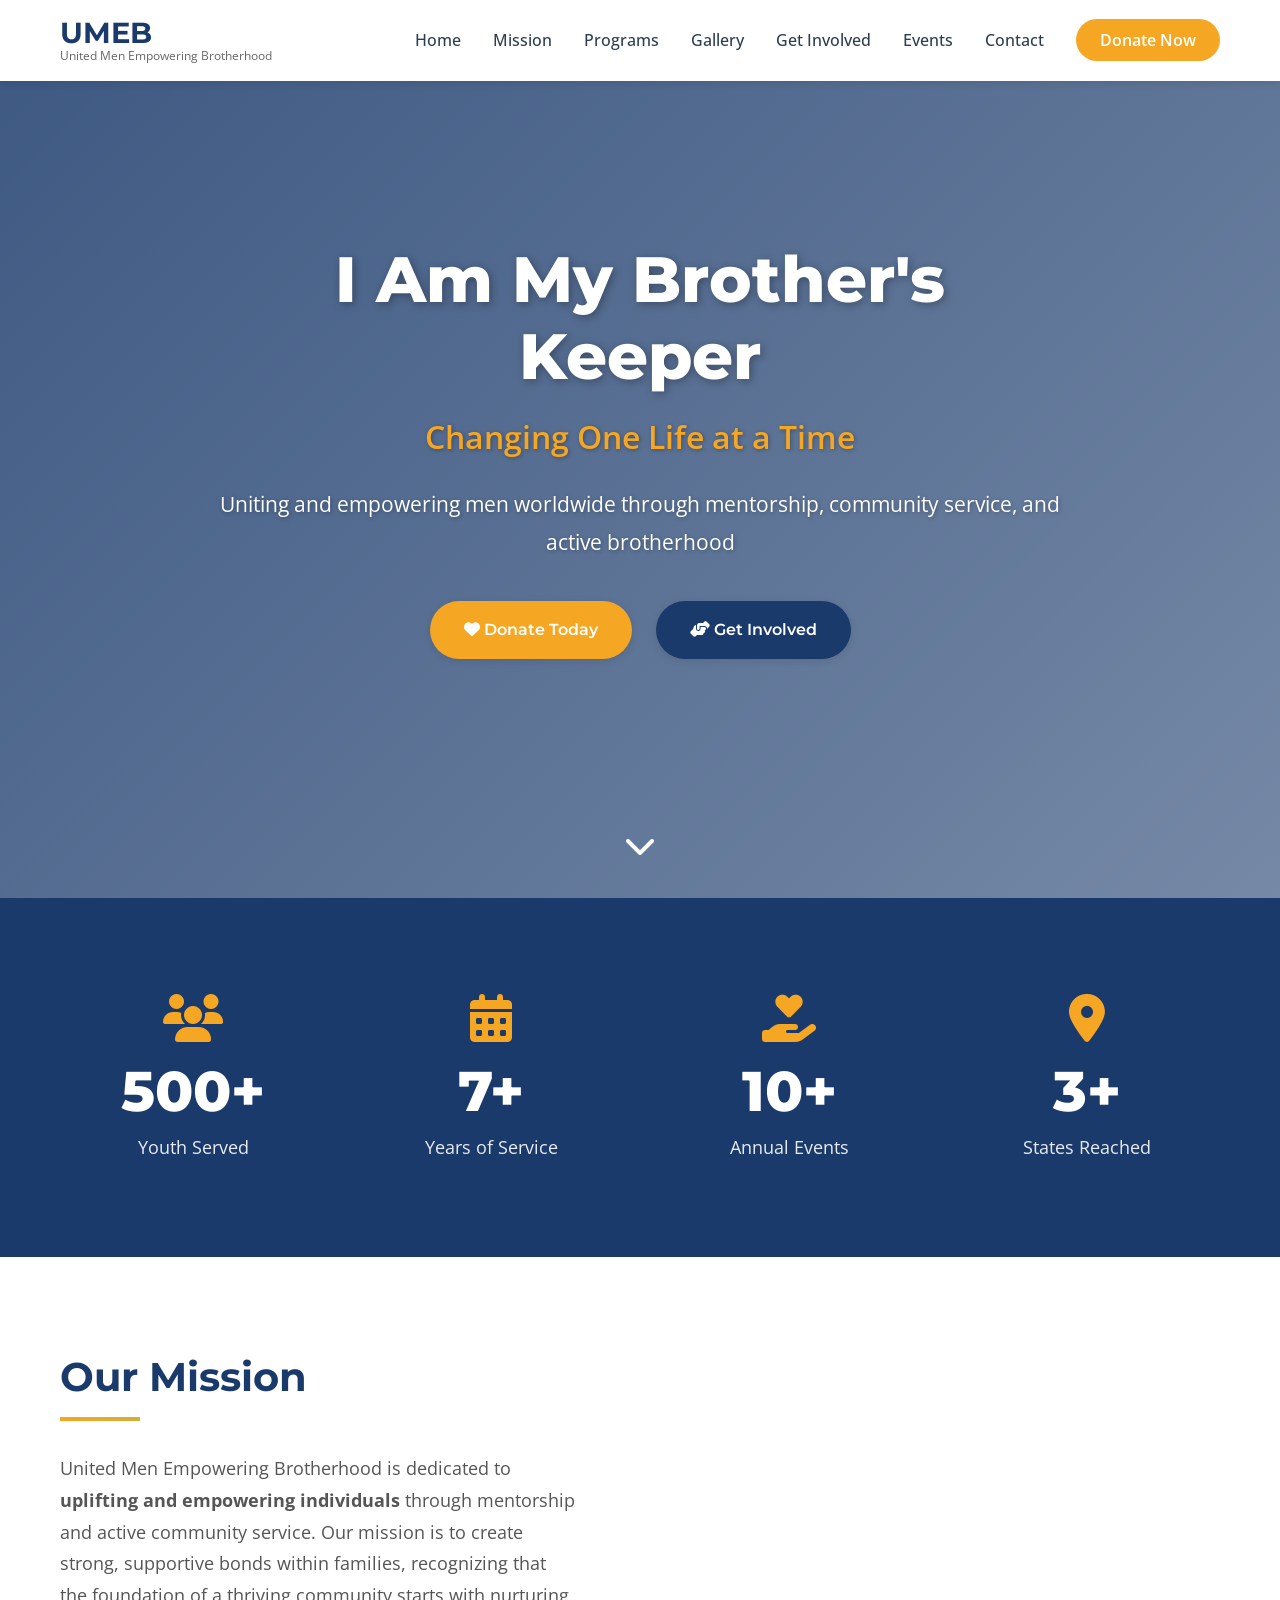
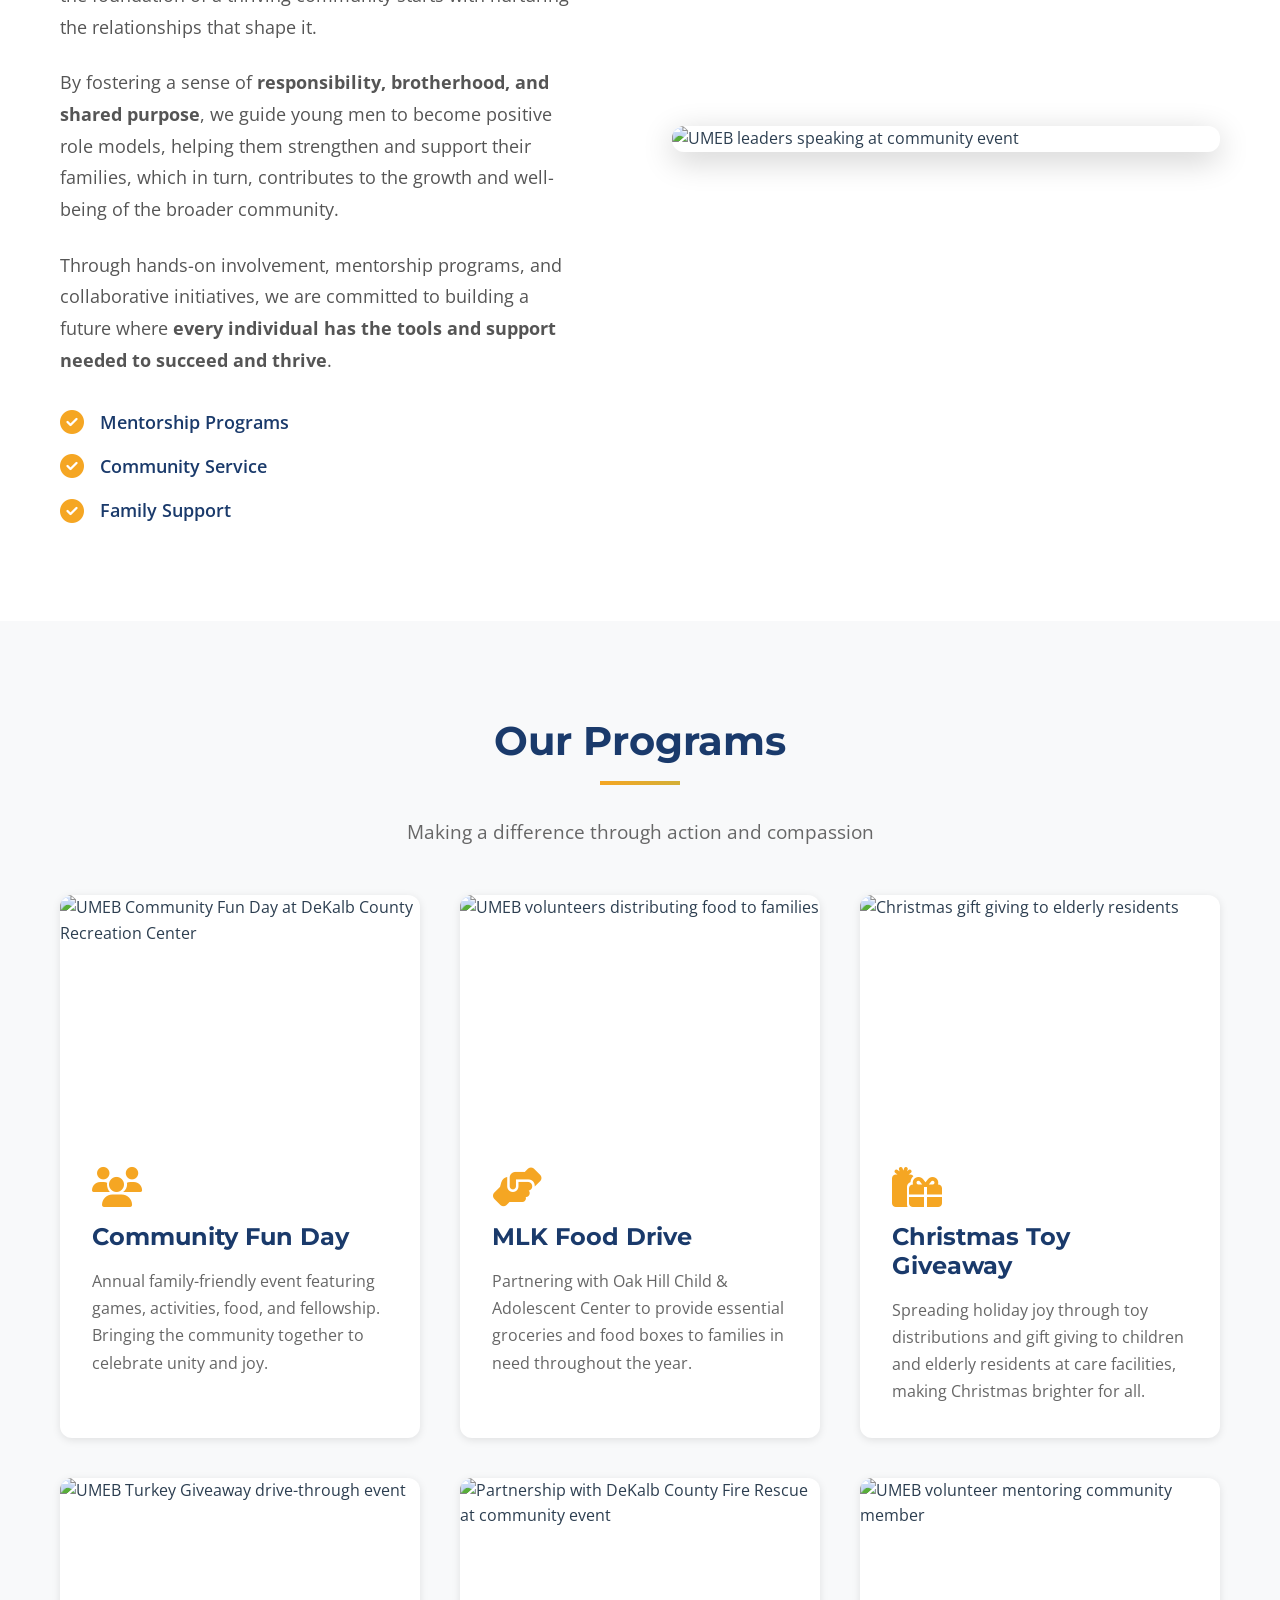
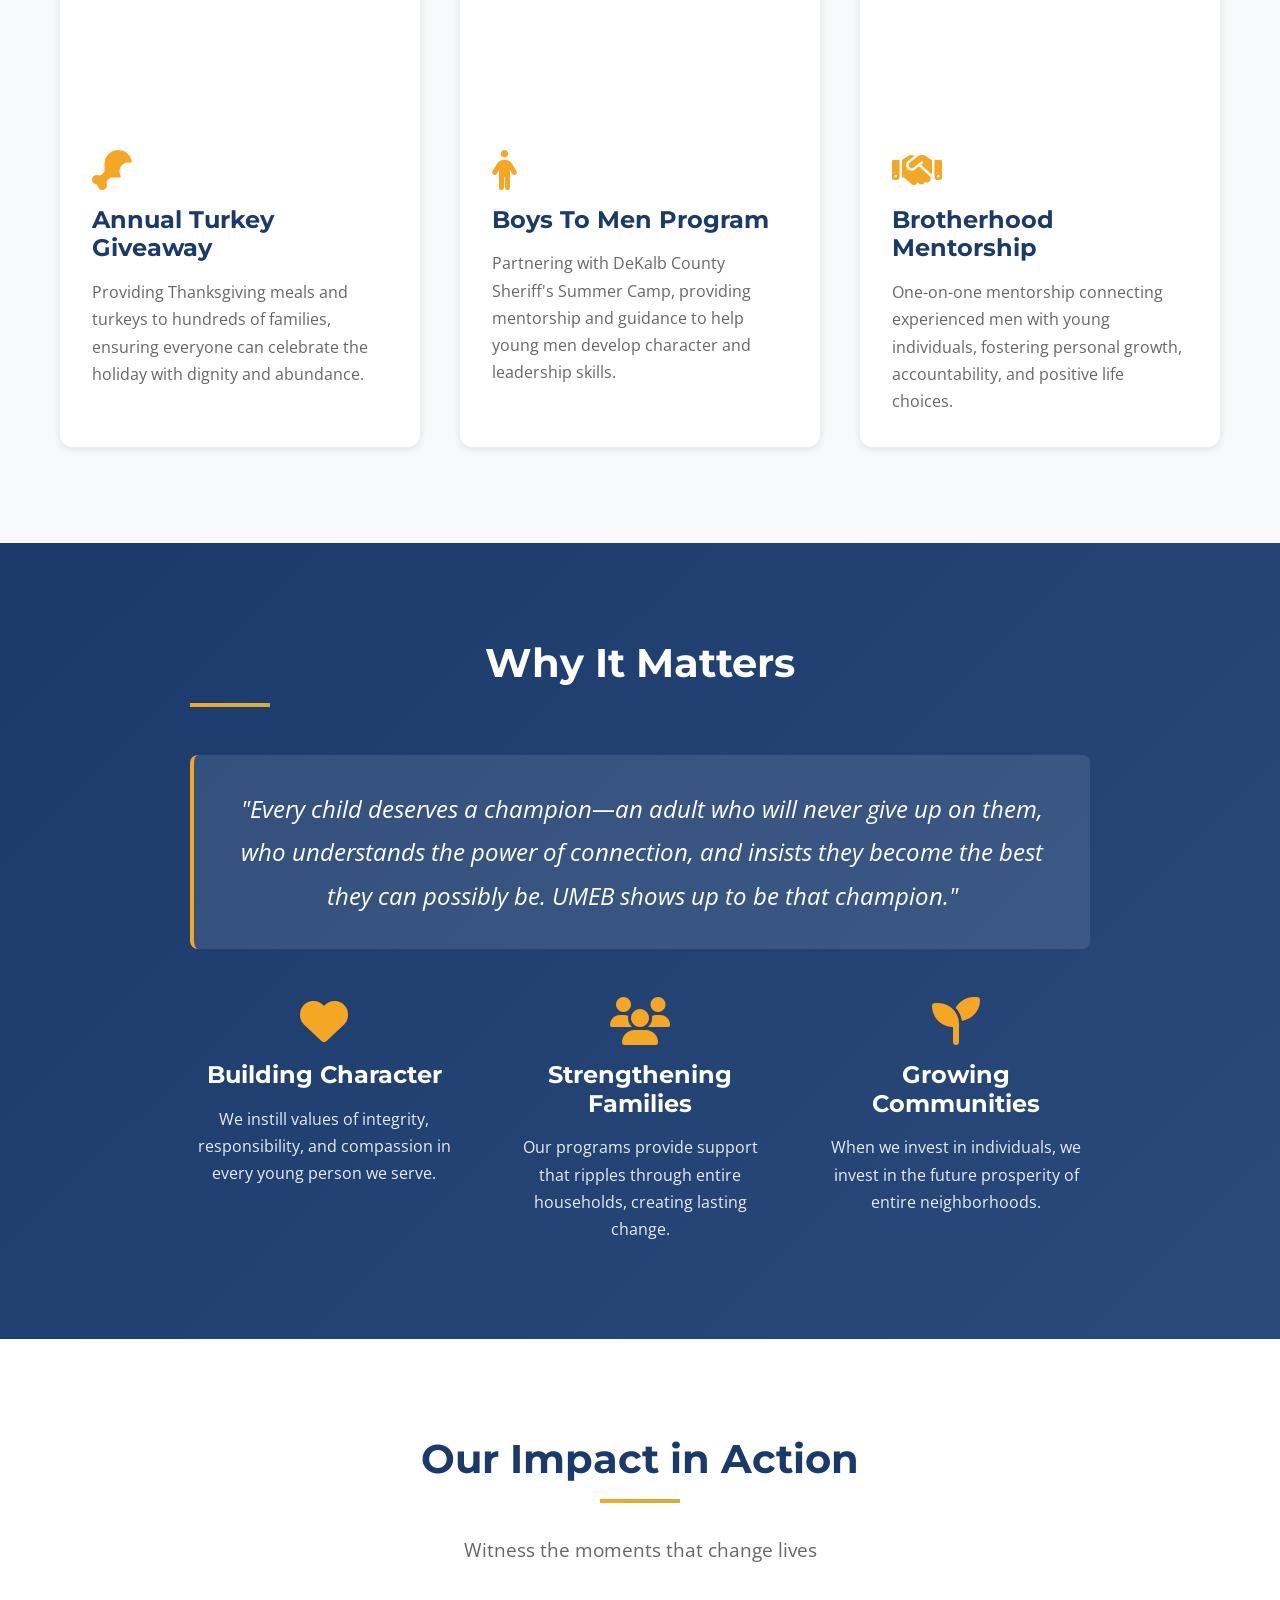
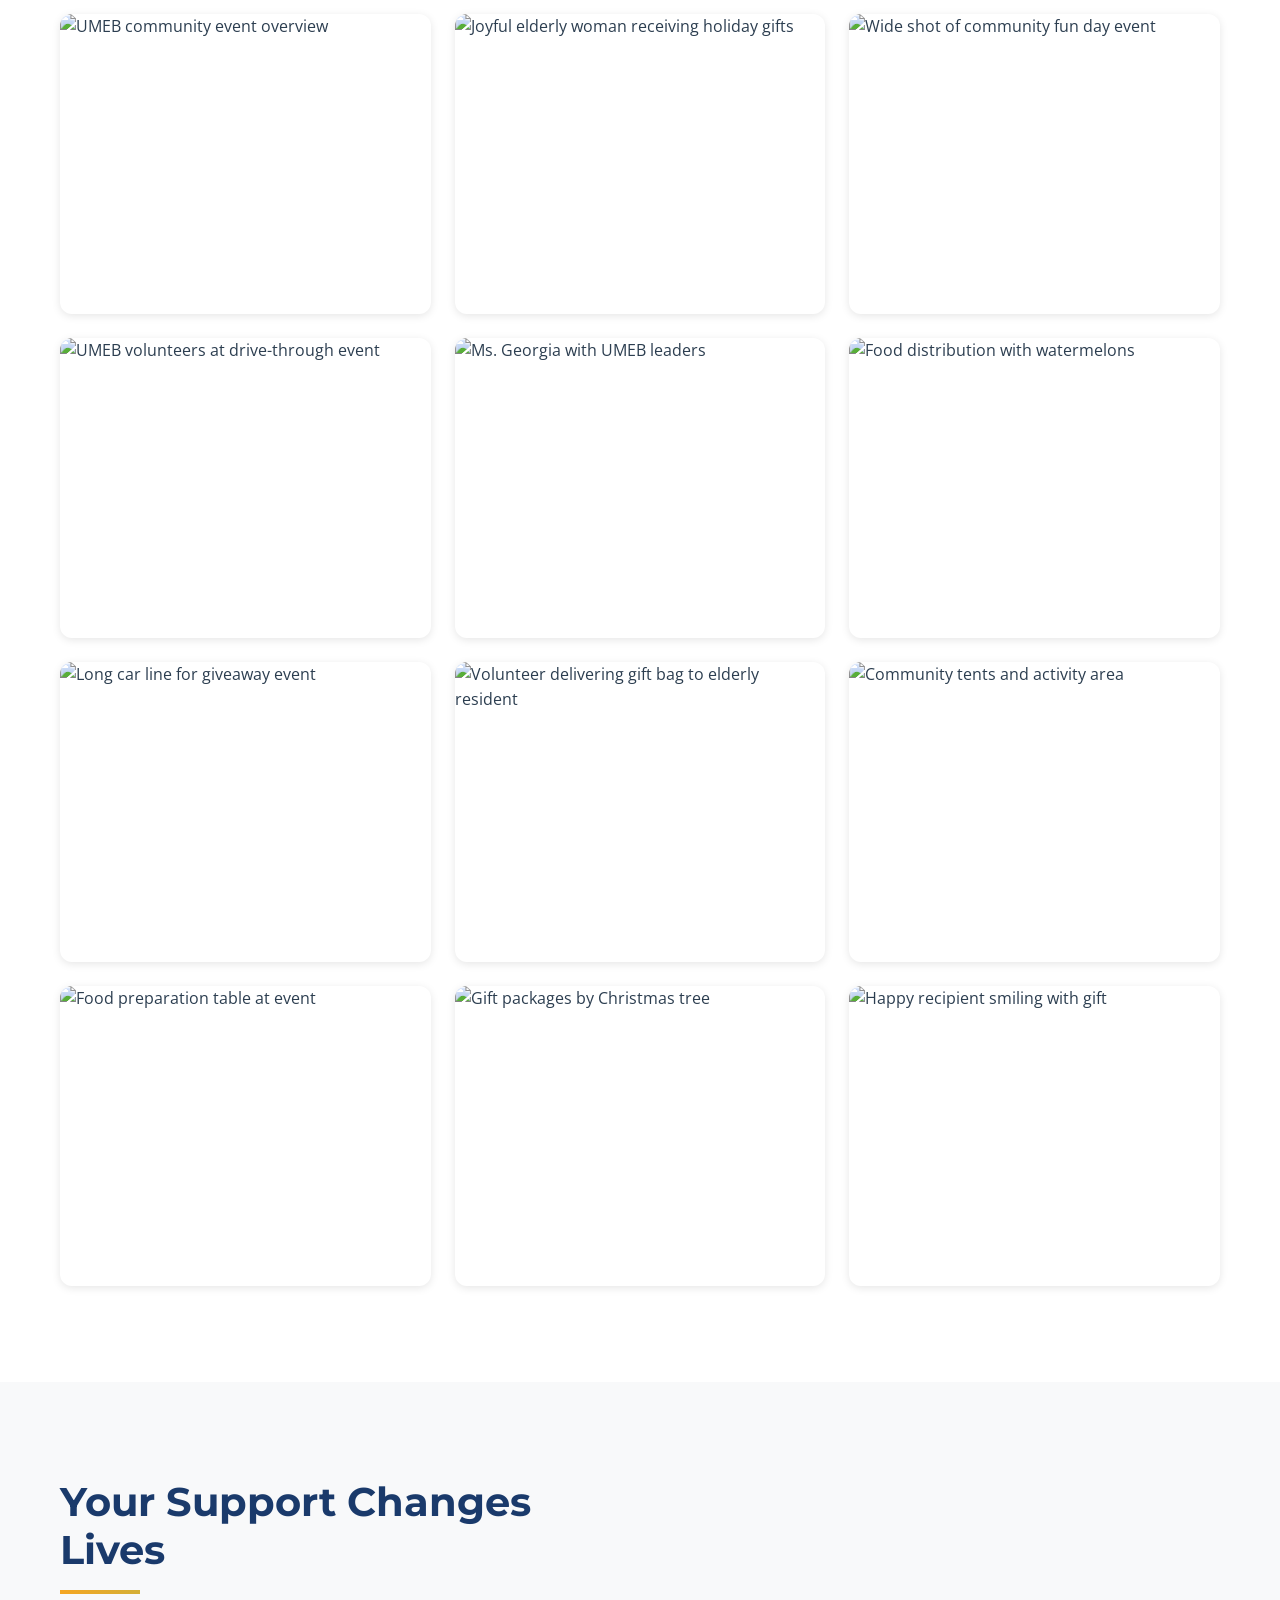
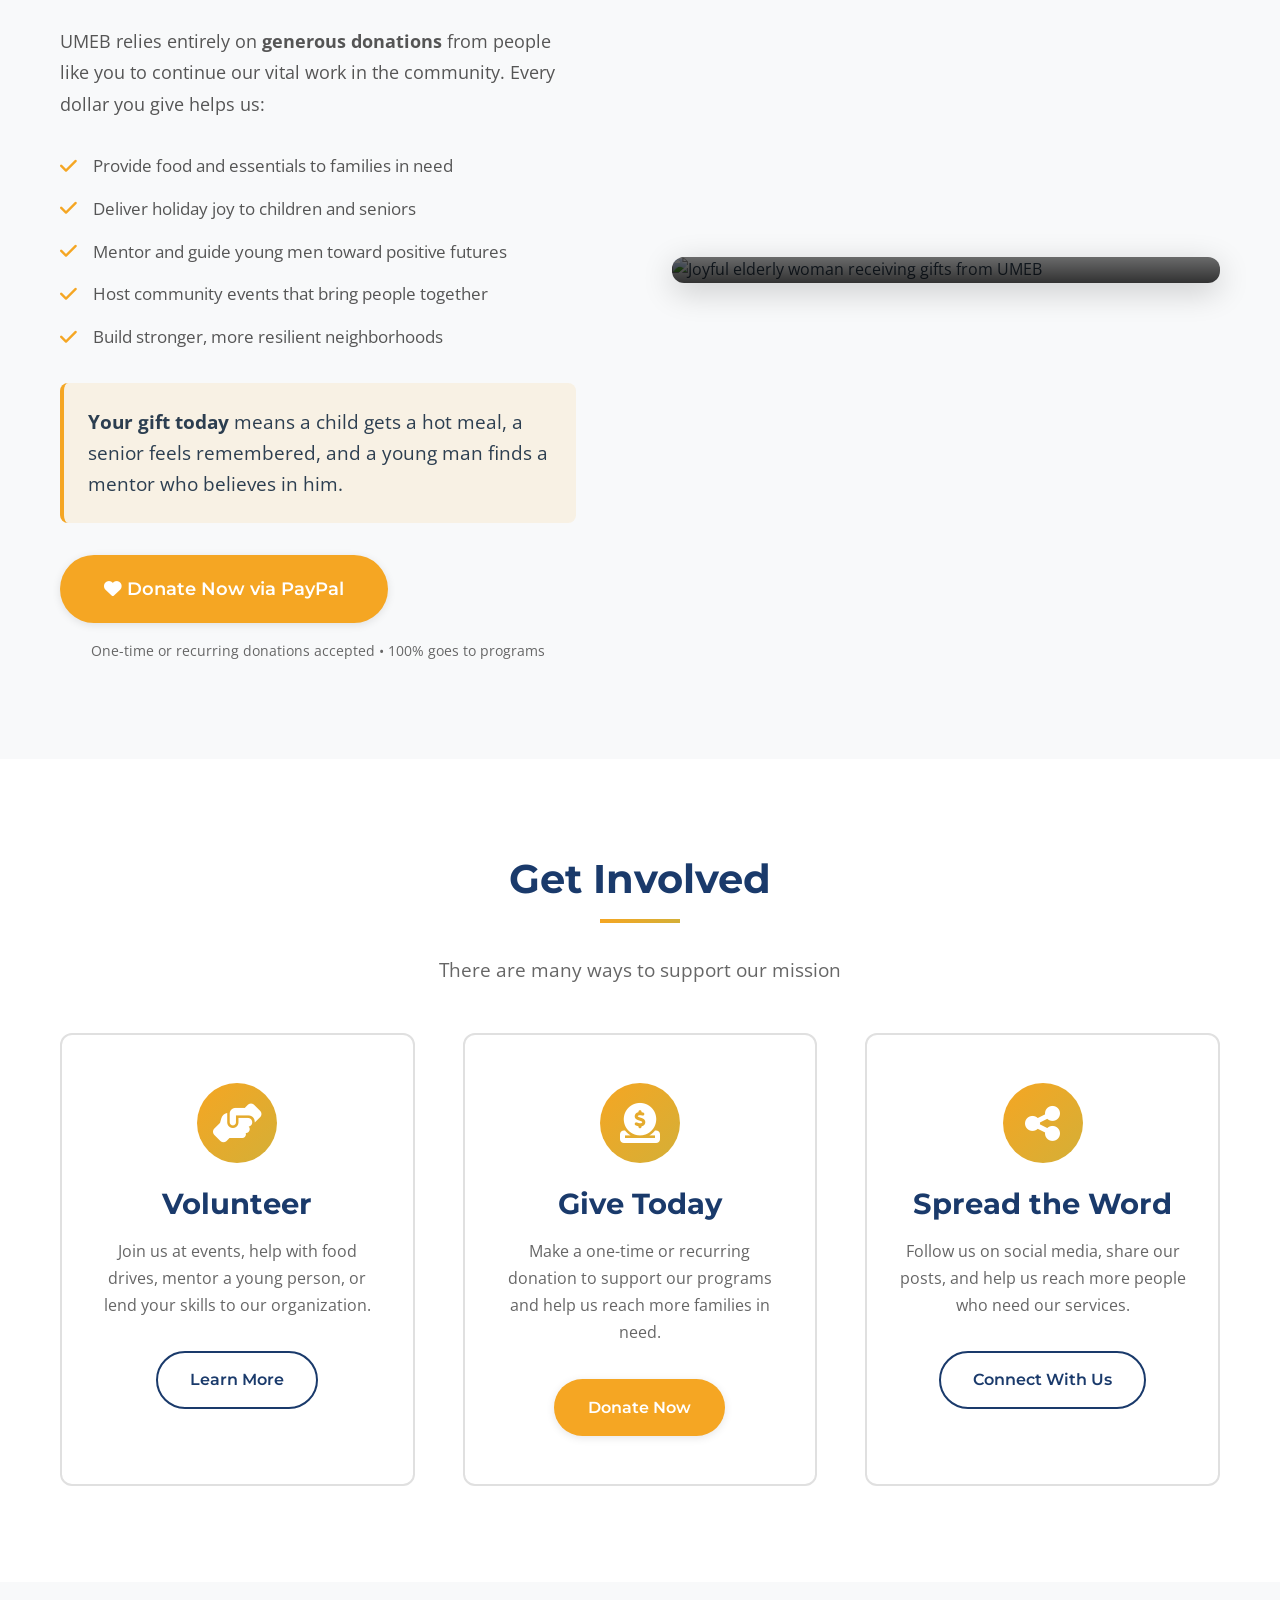
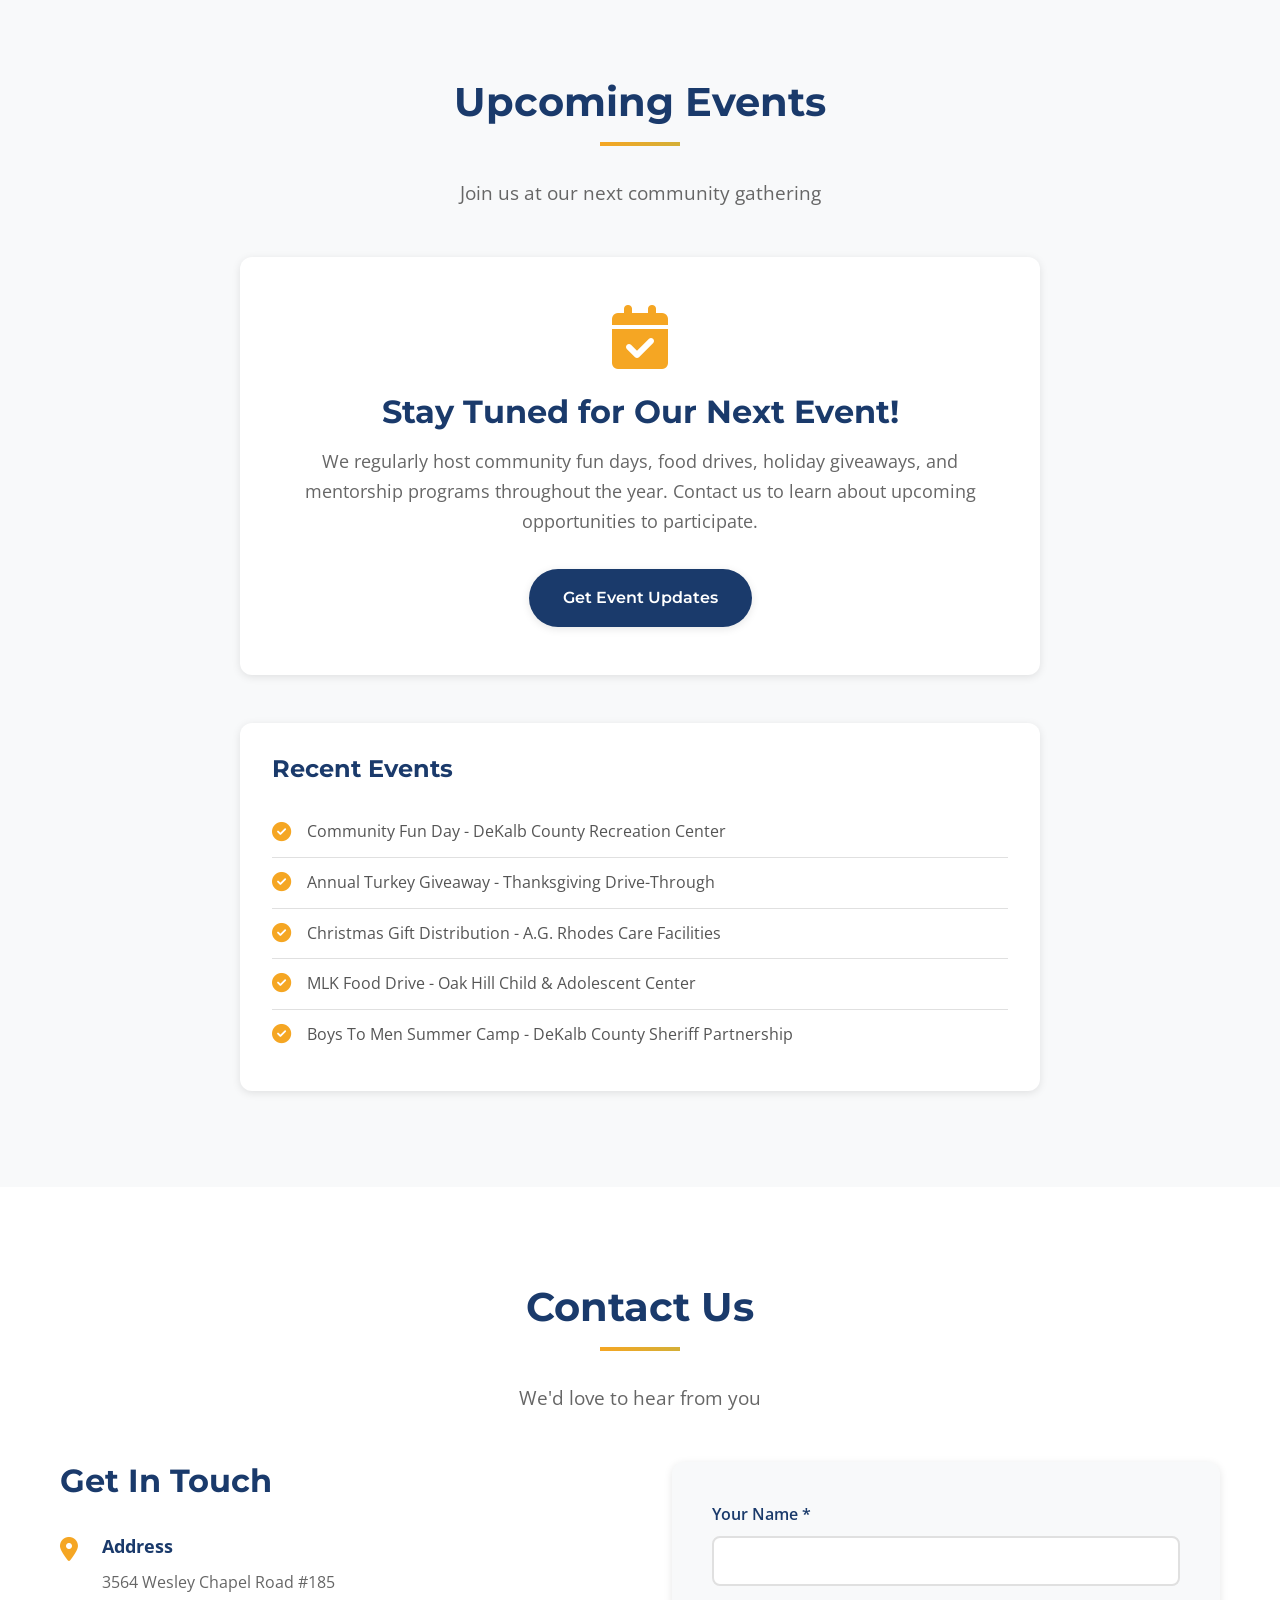
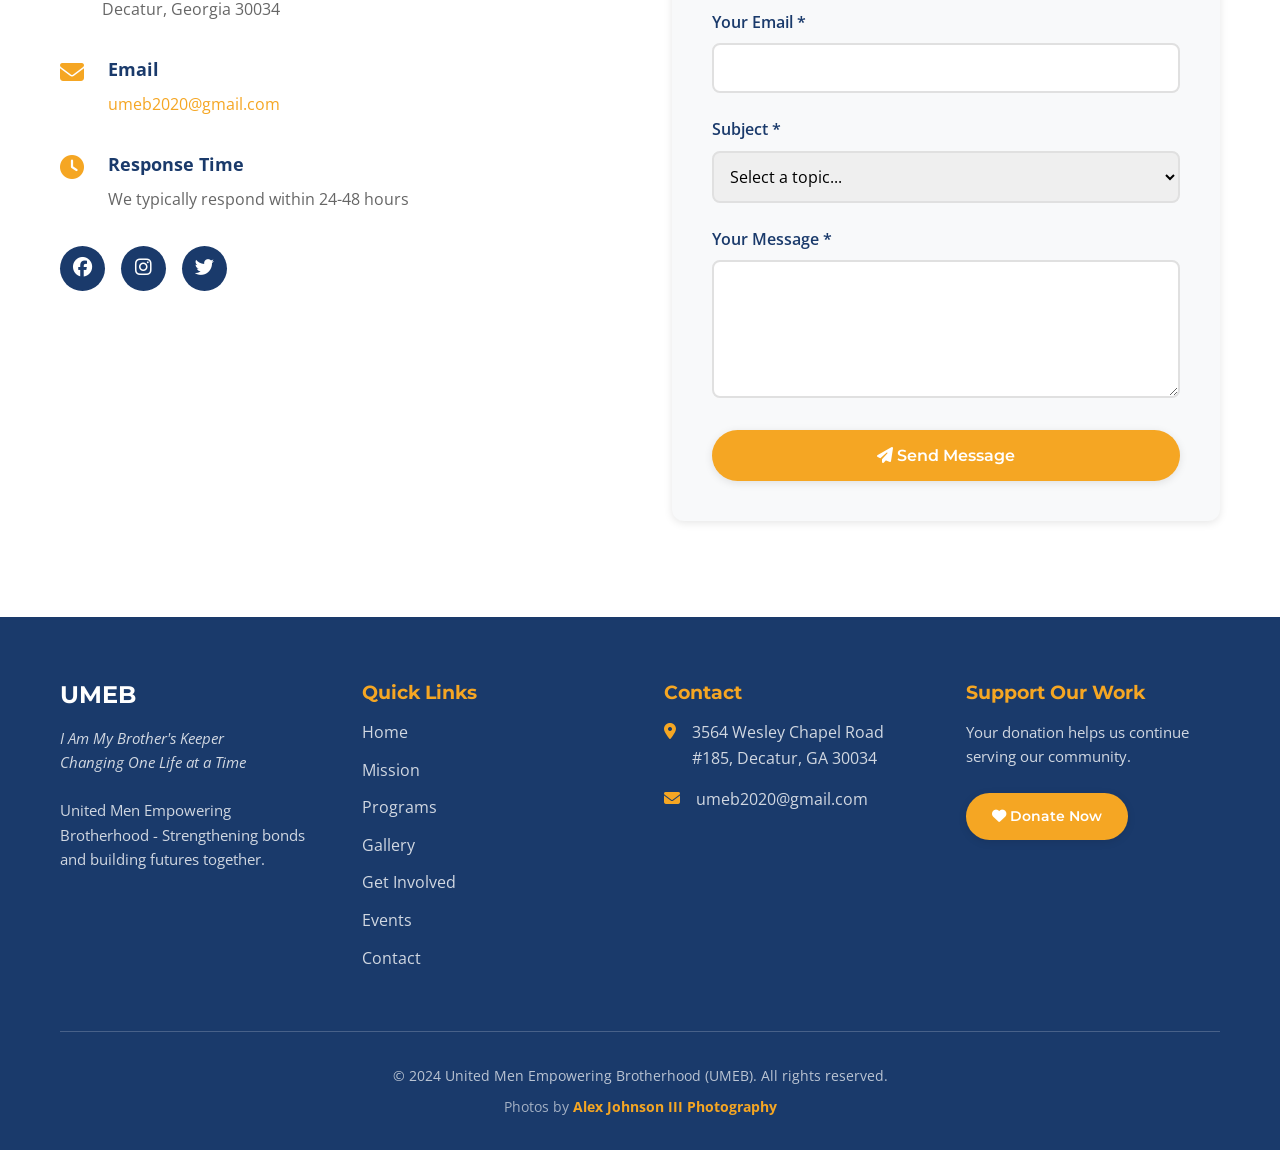
==== index.html @ f587539b "Initial commit" ====
<!DOCTYPE html>
<html lang="en">
<head>
    <meta charset="UTF-8">
    <meta name="viewport" content="width=device-width, initial-scale=1.0">
    <meta name="description" content="UMEB - United Men Empowering Brotherhood. Changing one life at a time through mentorship, community service, and empowering young men & families in Atlanta, GA.">
    <title>UMEB - United Men Empowering Brotherhood | I Am My Brother's Keeper</title>
    <link rel="preconnect" href="https://fonts.googleapis.com">
    <link rel="preconnect" href="https://fonts.gstatic.com" crossorigin>
    <link href="https://fonts.googleapis.com/css2?family=Montserrat:wght@400;500;600;700;800&family=Open+Sans:wght@300;400;600&display=swap" rel="stylesheet">
    <link rel="stylesheet" href="https://cdn.jsdelivr.net/npm/@fortawesome/fontawesome-free@6.4.0/css/all.min.css">
    <link rel="stylesheet" href="css/style.css">
</head>
<body>
    <!-- Navigation -->
    <nav class="navbar" id="navbar">
        <div class="container nav-container">
            <div class="nav-brand">
                <h1>UMEB</h1>
                <span>United Men Empowering Brotherhood</span>
            </div>
            <button class="nav-toggle" id="navToggle" aria-label="Toggle navigation">
                <span></span>
                <span></span>
                <span></span>
            </button>
            <ul class="nav-menu" id="navMenu">
                <li><a href="#home" class="nav-link">Home</a></li>
                <li><a href="#mission" class="nav-link">Mission</a></li>
                <li><a href="#programs" class="nav-link">Programs</a></li>
                <li><a href="#gallery" class="nav-link">Gallery</a></li>
                <li><a href="#get-involved" class="nav-link">Get Involved</a></li>
                <li><a href="#events" class="nav-link">Events</a></li>
                <li><a href="#contact" class="nav-link">Contact</a></li>
                <li><a href="https://www.paypal.me/UMEB" class="btn-donate-nav" target="_blank">Donate Now</a></li>
            </ul>
        </div>
    </nav>

    <!-- Hero Section -->
    <section id="home" class="hero">
        <div class="hero-overlay"></div>
        <div class="hero-content">
            <h1 class="hero-title animate-fade-in">I Am My Brother's Keeper</h1>
            <p class="hero-subtitle animate-fade-in-delay">Changing One Life at a Time</p>
            <p class="hero-text animate-fade-in-delay-2">Uniting and empowering men worldwide through mentorship, community service, and active brotherhood</p>
            <div class="hero-buttons animate-fade-in-delay-3">
                <a href="https://www.paypal.me/UMEB" class="btn btn-primary btn-pulse" target="_blank">
                    <i class="fas fa-heart"></i> Donate Today
                </a>
                <a href="#get-involved" class="btn btn-secondary">
                    <i class="fas fa-hands-helping"></i> Get Involved
                </a>
            </div>
        </div>
        <div class="scroll-indicator">
            <i class="fas fa-chevron-down"></i>
        </div>
    </section>

    <!-- Stats Section -->
    <section class="stats">
        <div class="container">
            <div class="stats-grid">
                <div class="stat-card animate-on-scroll">
                    <i class="fas fa-users stat-icon"></i>
                    <h3 class="stat-number" data-target="500">0</h3>
                    <p class="stat-label">Youth Served</p>
                </div>
                <div class="stat-card animate-on-scroll">
                    <i class="fas fa-calendar-alt stat-icon"></i>
                    <h3 class="stat-number" data-target="7">0</h3>
                    <p class="stat-label">Years of Service</p>
                </div>
                <div class="stat-card animate-on-scroll">
                    <i class="fas fa-hand-holding-heart stat-icon"></i>
                    <h3 class="stat-number" data-target="10">0</h3>
                    <p class="stat-label">Annual Events</p>
                </div>
                <div class="stat-card animate-on-scroll">
                    <i class="fas fa-map-marker-alt stat-icon"></i>
                    <h3 class="stat-number" data-target="3">0</h3>
                    <p class="stat-label">States Reached</p>
                </div>
            </div>
        </div>
    </section>

    <!-- Mission Section -->
    <section id="mission" class="mission">
        <div class="container">
            <div class="mission-grid">
                <div class="mission-content animate-on-scroll">
                    <h2 class="section-title">Our Mission</h2>
                    <div class="title-underline"></div>
                    <p class="mission-text">
                        United Men Empowering Brotherhood is dedicated to <strong>uplifting and empowering individuals</strong> through mentorship and active community service. Our mission is to create strong, supportive bonds within families, recognizing that the foundation of a thriving community starts with nurturing the relationships that shape it.
                    </p>
                    <p class="mission-text">
                        By fostering a sense of <strong>responsibility, brotherhood, and shared purpose</strong>, we guide young men to become positive role models, helping them strengthen and support their families, which in turn, contributes to the growth and well-being of the broader community.
                    </p>
                    <p class="mission-text">
                        Through hands-on involvement, mentorship programs, and collaborative initiatives, we are committed to building a future where <strong>every individual has the tools and support needed to succeed and thrive</strong>.
                    </p>
                    <div class="mission-highlights">
                        <div class="highlight-item">
                            <i class="fas fa-check-circle"></i>
                            <span>Mentorship Programs</span>
                        </div>
                        <div class="highlight-item">
                            <i class="fas fa-check-circle"></i>
                            <span>Community Service</span>
                        </div>
                        <div class="highlight-item">
                            <i class="fas fa-check-circle"></i>
                            <span>Family Support</span>
                        </div>
                    </div>
                </div>
                <div class="mission-image animate-on-scroll">
                    <img src="https://drive.google.com/thumbnail?id=1iFUEIhFrLt67lgmX6kBXazR5si3hiGVo&sz=w1200" alt="UMEB leaders speaking at community event" loading="lazy">
                </div>
            </div>
        </div>
    </section>

    <!-- Programs Section -->
    <section id="programs" class="programs">
        <div class="container">
            <h2 class="section-title text-center">Our Programs</h2>
            <div class="title-underline center"></div>
            <p class="section-subtitle">Making a difference through action and compassion</p>
            
            <div class="programs-grid">
                <div class="program-card animate-on-scroll">
                    <div class="program-image">
                        <img src="https://drive.google.com/thumbnail?id=1kutEliyyx2DjB8SzsjIEJ5PP2iG_HBGS&sz=w1200" alt="UMEB Community Fun Day at DeKalb County Recreation Center" loading="lazy">
                    </div>
                    <div class="program-content">
                        <i class="fas fa-users program-icon"></i>
                        <h3>Community Fun Day</h3>
                        <p>Annual family-friendly event featuring games, activities, food, and fellowship. Bringing the community together to celebrate unity and joy.</p>
                    </div>
                </div>

                <div class="program-card animate-on-scroll">
                    <div class="program-image">
                        <img src="https://drive.google.com/thumbnail?id=11CaRwialGAab93S6Lu6_AeHgeY4Cq0VW&sz=w1200" alt="UMEB volunteers distributing food to families" loading="lazy">
                    </div>
                    <div class="program-content">
                        <i class="fas fa-hands-helping program-icon"></i>
                        <h3>MLK Food Drive</h3>
                        <p>Partnering with Oak Hill Child & Adolescent Center to provide essential groceries and food boxes to families in need throughout the year.</p>
                    </div>
                </div>

                <div class="program-card animate-on-scroll">
                    <div class="program-image">
                        <img src="https://drive.google.com/thumbnail?id=1SWz1TxH3GpVEVegr3aIrcTe-0QLDZe-c&sz=w1200" alt="Christmas gift giving to elderly residents" loading="lazy">
                    </div>
                    <div class="program-content">
                        <i class="fas fa-gifts program-icon"></i>
                        <h3>Christmas Toy Giveaway</h3>
                        <p>Spreading holiday joy through toy distributions and gift giving to children and elderly residents at care facilities, making Christmas brighter for all.</p>
                    </div>
                </div>

                <div class="program-card animate-on-scroll">
                    <div class="program-image">
                        <img src="https://drive.google.com/thumbnail?id=1hknOlTwSxH-zOptjmalQrOVaeve0pKJW&sz=w1200" alt="UMEB Turkey Giveaway drive-through event" loading="lazy">
                    </div>
                    <div class="program-content">
                        <i class="fas fa-drumstick-bite program-icon"></i>
                        <h3>Annual Turkey Giveaway</h3>
                        <p>Providing Thanksgiving meals and turkeys to hundreds of families, ensuring everyone can celebrate the holiday with dignity and abundance.</p>
                    </div>
                </div>

                <div class="program-card animate-on-scroll">
                    <div class="program-image">
                        <img src="https://drive.google.com/thumbnail?id=1rabnWepeQXTXVcpljI1mRE0cB1gZPUL5&sz=w1200" alt="Partnership with DeKalb County Fire Rescue at community event" loading="lazy">
                    </div>
                    <div class="program-content">
                        <i class="fas fa-male program-icon"></i>
                        <h3>Boys To Men Program</h3>
                        <p>Partnering with DeKalb County Sheriff's Summer Camp, providing mentorship and guidance to help young men develop character and leadership skills.</p>
                    </div>
                </div>

                <div class="program-card animate-on-scroll">
                    <div class="program-image">
                        <img src="https://drive.google.com/thumbnail?id=1zovSlPpzqC-oE3BwVfrKOohfo9IFJcAF&sz=w1200" alt="UMEB volunteer mentoring community member" loading="lazy">
                    </div>
                    <div class="program-content">
                        <i class="fas fa-handshake program-icon"></i>
                        <h3>Brotherhood Mentorship</h3>
                        <p>One-on-one mentorship connecting experienced men with young individuals, fostering personal growth, accountability, and positive life choices.</p>
                    </div>
                </div>
            </div>
        </div>
    </section>

    <!-- Impact Section -->
    <section class="impact">
        <div class="container">
            <div class="impact-content animate-on-scroll">
                <h2 class="section-title">Why It Matters</h2>
                <div class="title-underline"></div>
                <blockquote class="impact-quote">
                    "Every child deserves a champion—an adult who will never give up on them, who understands the power of connection, and insists they become the best they can possibly be. UMEB shows up to be that champion."
                </blockquote>
                <div class="impact-grid">
                    <div class="impact-item">
                        <i class="fas fa-heart"></i>
                        <h4>Building Character</h4>
                        <p>We instill values of integrity, responsibility, and compassion in every young person we serve.</p>
                    </div>
                    <div class="impact-item">
                        <i class="fas fa-users"></i>
                        <h4>Strengthening Families</h4>
                        <p>Our programs provide support that ripples through entire households, creating lasting change.</p>
                    </div>
                    <div class="impact-item">
                        <i class="fas fa-seedling"></i>
                        <h4>Growing Communities</h4>
                        <p>When we invest in individuals, we invest in the future prosperity of entire neighborhoods.</p>
                    </div>
                </div>
            </div>
        </div>
    </section>

    <!-- Photo Gallery Section -->
    <section id="gallery" class="gallery">
        <div class="container">
            <h2 class="section-title text-center">Our Impact in Action</h2>
            <div class="title-underline center"></div>
            <p class="section-subtitle">Witness the moments that change lives</p>
            
            <div class="gallery-grid">
                <div class="gallery-item animate-on-scroll" data-image="https://drive.google.com/thumbnail?id=1CG-FGs-SCcED-lIjEJz6GJrRhOZfMHfG&sz=w1200">
                    <img src="https://drive.google.com/thumbnail?id=1CG-FGs-SCcED-lIjEJz6GJrRhOZfMHfG&sz=w1200" alt="UMEB community event overview" loading="lazy">
                    <div class="gallery-overlay">
                        <i class="fas fa-search-plus"></i>
                    </div>
                </div>
                
                <div class="gallery-item animate-on-scroll" data-image="https://drive.google.com/thumbnail?id=1hPYbJV4EyjtMXLDOMlIPSJhdeXUlMn05&sz=w1200">
                    <img src="https://drive.google.com/thumbnail?id=1hPYbJV4EyjtMXLDOMlIPSJhdeXUlMn05&sz=w1200" alt="Joyful elderly woman receiving holiday gifts" loading="lazy">
                    <div class="gallery-overlay">
                        <i class="fas fa-search-plus"></i>
                    </div>
                </div>
                
                <div class="gallery-item animate-on-scroll" data-image="https://drive.google.com/thumbnail?id=1zB-0AfspUojsVc3uV02O56YZrqyyO_1N&sz=w1200">
                    <img src="https://drive.google.com/thumbnail?id=1zB-0AfspUojsVc3uV02O56YZrqyyO_1N&sz=w1200" alt="Wide shot of community fun day event" loading="lazy">
                    <div class="gallery-overlay">
                        <i class="fas fa-search-plus"></i>
                    </div>
                </div>
                
                <div class="gallery-item animate-on-scroll" data-image="https://drive.google.com/thumbnail?id=168k8bkqdP3AueAGv8PznL-u1lw_59gom&sz=w1200">
                    <img src="https://drive.google.com/thumbnail?id=168k8bkqdP3AueAGv8PznL-u1lw_59gom&sz=w1200" alt="UMEB volunteers at drive-through event" loading="lazy">
                    <div class="gallery-overlay">
                        <i class="fas fa-search-plus"></i>
                    </div>
                </div>
                
                <div class="gallery-item animate-on-scroll" data-image="https://drive.google.com/thumbnail?id=1uPhhmnMNo0sZXkGPcivIgmxrkx7cfwmo&sz=w1200">
                    <img src="https://drive.google.com/thumbnail?id=1uPhhmnMNo0sZXkGPcivIgmxrkx7cfwmo&sz=w1200" alt="Ms. Georgia with UMEB leaders" loading="lazy">
                    <div class="gallery-overlay">
                        <i class="fas fa-search-plus"></i>
                    </div>
                </div>
                
                <div class="gallery-item animate-on-scroll" data-image="https://drive.google.com/thumbnail?id=1whDnMfjO27zLixMbOlVpMZRS-7DCm0Ew&sz=w1200">
                    <img src="https://drive.google.com/thumbnail?id=1whDnMfjO27zLixMbOlVpMZRS-7DCm0Ew&sz=w1200" alt="Food distribution with watermelons" loading="lazy">
                    <div class="gallery-overlay">
                        <i class="fas fa-search-plus"></i>
                    </div>
                </div>
                
                <div class="gallery-item animate-on-scroll" data-image="https://drive.google.com/thumbnail?id=1V4-quj_BJRmpX-Zcti37bG1ed3sSoYpM&sz=w1200">
                    <img src="https://drive.google.com/thumbnail?id=1V4-quj_BJRmpX-Zcti37bG1ed3sSoYpM&sz=w1200" alt="Long car line for giveaway event" loading="lazy">
                    <div class="gallery-overlay">
                        <i class="fas fa-search-plus"></i>
                    </div>
                </div>
                
                <div class="gallery-item animate-on-scroll" data-image="https://drive.google.com/thumbnail?id=17m96Pn2X-8fv3pKUXY-j1Urh8cnz1AKE&sz=w1200">
                    <img src="https://drive.google.com/thumbnail?id=17m96Pn2X-8fv3pKUXY-j1Urh8cnz1AKE&sz=w1200" alt="Volunteer delivering gift bag to elderly resident" loading="lazy">
                    <div class="gallery-overlay">
                        <i class="fas fa-search-plus"></i>
                    </div>
                </div>
                
                <div class="gallery-item animate-on-scroll" data-image="https://drive.google.com/thumbnail?id=1Mtcm2qsfIm8OCd40qV85jZR87X4AjXRb&sz=w1200">
                    <img src="https://drive.google.com/thumbnail?id=1Mtcm2qsfIm8OCd40qV85jZR87X4AjXRb&sz=w1200" alt="Community tents and activity area" loading="lazy">
                    <div class="gallery-overlay">
                        <i class="fas fa-search-plus"></i>
                    </div>
                </div>
                
                <div class="gallery-item animate-on-scroll" data-image="https://drive.google.com/thumbnail?id=1pS4gxUnkqt6IlQ-KI-k8GxwRWpA7Sz__&sz=w1200">
                    <img src="https://drive.google.com/thumbnail?id=1pS4gxUnkqt6IlQ-KI-k8GxwRWpA7Sz__&sz=w1200" alt="Food preparation table at event" loading="lazy">
                    <div class="gallery-overlay">
                        <i class="fas fa-search-plus"></i>
                    </div>
                </div>
                
                <div class="gallery-item animate-on-scroll" data-image="https://drive.google.com/thumbnail?id=19_qnfCIIvV5kIqIhUjqyy3Wombd6bkXn&sz=w1200">
                    <img src="https://drive.google.com/thumbnail?id=19_qnfCIIvV5kIqIhUjqyy3Wombd6bkXn&sz=w1200" alt="Gift packages by Christmas tree" loading="lazy">
                    <div class="gallery-overlay">
                        <i class="fas fa-search-plus"></i>
                    </div>
                </div>
                
                <div class="gallery-item animate-on-scroll" data-image="https://drive.google.com/thumbnail?id=1AiNp2Nw22748VwnMfHMFBkKapWJz2kCX&sz=w1200">
                    <img src="https://drive.google.com/thumbnail?id=1AiNp2Nw22748VwnMfHMFBkKapWJz2kCX&sz=w1200" alt="Happy recipient smiling with gift" loading="lazy">
                    <div class="gallery-overlay">
                        <i class="fas fa-search-plus"></i>
                    </div>
                </div>
            </div>
        </div>
    </section>

    <!-- Lightbox Modal -->
    <div id="lightbox" class="lightbox">
        <span class="lightbox-close">&times;</span>
        <img class="lightbox-content" id="lightbox-img" alt="Gallery image">
        <button class="lightbox-nav lightbox-prev" aria-label="Previous image"><i class="fas fa-chevron-left"></i></button>
        <button class="lightbox-nav lightbox-next" aria-label="Next image"><i class="fas fa-chevron-right"></i></button>
    </div>

    <!-- Donate Section -->
    <section id="donate" class="donate">
        <div class="container">
            <div class="donate-grid">
                <div class="donate-content animate-on-scroll">
                    <h2 class="section-title">Your Support Changes Lives</h2>
                    <div class="title-underline"></div>
                    <p class="donate-text">
                        UMEB relies entirely on <strong>generous donations</strong> from people like you to continue our vital work in the community. Every dollar you give helps us:
                    </p>
                    <ul class="donate-list">
                        <li><i class="fas fa-check"></i> Provide food and essentials to families in need</li>
                        <li><i class="fas fa-check"></i> Deliver holiday joy to children and seniors</li>
                        <li><i class="fas fa-check"></i> Mentor and guide young men toward positive futures</li>
                        <li><i class="fas fa-check"></i> Host community events that bring people together</li>
                        <li><i class="fas fa-check"></i> Build stronger, more resilient neighborhoods</li>
                    </ul>
                    <p class="donate-impact">
                        <strong>Your gift today</strong> means a child gets a hot meal, a senior feels remembered, and a young man finds a mentor who believes in him.
                    </p>
                    <a href="https://www.paypal.me/UMEB" class="btn btn-primary btn-large btn-pulse" target="_blank">
                        <i class="fas fa-heart"></i> Donate Now via PayPal
                    </a>
                    <p class="donate-note">One-time or recurring donations accepted • 100% goes to programs</p>
                </div>
                <div class="donate-image animate-on-scroll">
                    <img src="https://drive.google.com/thumbnail?id=1hPYbJV4EyjtMXLDOMlIPSJhdeXUlMn05&sz=w1200" alt="Joyful elderly woman receiving gifts from UMEB" loading="lazy">
                    <div class="donate-image-caption">
                        Your donation brings joy and hope to our community
                    </div>
                </div>
            </div>
        </div>
    </section>

    <!-- Get Involved Section -->
    <section id="get-involved" class="get-involved">
        <div class="container">
            <h2 class="section-title text-center">Get Involved</h2>
            <div class="title-underline center"></div>
            <p class="section-subtitle">There are many ways to support our mission</p>
            
            <div class="involved-grid">
                <div class="involved-card animate-on-scroll">
                    <div class="involved-icon">
                        <i class="fas fa-hands-helping"></i>
                    </div>
                    <h3>Volunteer</h3>
                    <p>Join us at events, help with food drives, mentor a young person, or lend your skills to our organization.</p>
                    <a href="#contact" class="btn btn-outline">Learn More</a>
                </div>

                <div class="involved-card animate-on-scroll">
                    <div class="involved-icon">
                        <i class="fas fa-donate"></i>
                    </div>
                    <h3>Give Today</h3>
                    <p>Make a one-time or recurring donation to support our programs and help us reach more families in need.</p>
                    <a href="https://www.paypal.me/UMEB" class="btn btn-primary" target="_blank">Donate Now</a>
                </div>

                <div class="involved-card animate-on-scroll">
                    <div class="involved-icon">
                        <i class="fas fa-share-alt"></i>
                    </div>
                    <h3>Spread the Word</h3>
                    <p>Follow us on social media, share our posts, and help us reach more people who need our services.</p>
                    <a href="#contact" class="btn btn-outline">Connect With Us</a>
                </div>
            </div>
        </div>
    </section>

    <!-- Events Section -->
    <section id="events" class="events">
        <div class="container">
            <h2 class="section-title text-center">Upcoming Events</h2>
            <div class="title-underline center"></div>
            <p class="section-subtitle">Join us at our next community gathering</p>
            
            <div class="events-content animate-on-scroll">
                <div class="events-notice">
                    <i class="fas fa-calendar-check"></i>
                    <h3>Stay Tuned for Our Next Event!</h3>
                    <p>We regularly host community fun days, food drives, holiday giveaways, and mentorship programs throughout the year. Contact us to learn about upcoming opportunities to participate.</p>
                    <a href="#contact" class="btn btn-secondary">Get Event Updates</a>
                </div>
                
                <div class="events-past">
                    <h4>Recent Events</h4>
                    <ul>
                        <li><i class="fas fa-check-circle"></i> Community Fun Day - DeKalb County Recreation Center</li>
                        <li><i class="fas fa-check-circle"></i> Annual Turkey Giveaway - Thanksgiving Drive-Through</li>
                        <li><i class="fas fa-check-circle"></i> Christmas Gift Distribution - A.G. Rhodes Care Facilities</li>
                        <li><i class="fas fa-check-circle"></i> MLK Food Drive - Oak Hill Child & Adolescent Center</li>
                        <li><i class="fas fa-check-circle"></i> Boys To Men Summer Camp - DeKalb County Sheriff Partnership</li>
                    </ul>
                </div>
            </div>
        </div>
    </section>

    <!-- Contact Section -->
    <section id="contact" class="contact">
        <div class="container">
            <h2 class="section-title text-center">Contact Us</h2>
            <div class="title-underline center"></div>
            <p class="section-subtitle">We'd love to hear from you</p>
            
            <div class="contact-grid">
                <div class="contact-info animate-on-scroll">
                    <h3>Get In Touch</h3>
                    <div class="contact-item">
                        <i class="fas fa-map-marker-alt"></i>
                        <div>
                            <strong>Address</strong>
                            <p>3564 Wesley Chapel Road #185<br>Decatur, Georgia 30034</p>
                        </div>
                    </div>
                    <div class="contact-item">
                        <i class="fas fa-envelope"></i>
                        <div>
                            <strong>Email</strong>
                            <p><a href="mailto:umeb2020@gmail.com">umeb2020@gmail.com</a></p>
                        </div>
                    </div>
                    <div class="contact-item">
                        <i class="fas fa-clock"></i>
                        <div>
                            <strong>Response Time</strong>
                            <p>We typically respond within 24-48 hours</p>
                        </div>
                    </div>
                    <div class="social-links">
                        <a href="#" aria-label="Facebook"><i class="fab fa-facebook"></i></a>
                        <a href="#" aria-label="Instagram"><i class="fab fa-instagram"></i></a>
                        <a href="#" aria-label="Twitter"><i class="fab fa-twitter"></i></a>
                    </div>
                </div>

                <form class="contact-form animate-on-scroll" id="contactForm">
                    <div class="form-group">
                        <label for="name">Your Name *</label>
                        <input type="text" id="name" name="name" required>
                    </div>
                    <div class="form-group">
                        <label for="email">Your Email *</label>
                        <input type="email" id="email" name="email" required>
                    </div>
                    <div class="form-group">
                        <label for="subject">Subject *</label>
                        <select id="subject" name="subject" required>
                            <option value="">Select a topic...</option>
                            <option value="volunteer">Volunteer Opportunities</option>
                            <option value="donate">Donation Inquiry</option>
                            <option value="events">Event Information</option>
                            <option value="mentorship">Mentorship Program</option>
                            <option value="other">Other</option>
                        </select>
                    </div>
                    <div class="form-group">
                        <label for="message">Your Message *</label>
                        <textarea id="message" name="message" rows="5" required></textarea>
                    </div>
                    <button type="submit" class="btn btn-primary">
                        <i class="fas fa-paper-plane"></i> Send Message
                    </button>
                </form>
            </div>
        </div>
    </section>

    <!-- Footer -->
    <footer class="footer">
        <div class="container">
            <div class="footer-grid">
                <div class="footer-col">
                    <h3>UMEB</h3>
                    <p class="footer-tagline">I Am My Brother's Keeper<br>Changing One Life at a Time</p>
                    <p class="footer-mission">United Men Empowering Brotherhood - Strengthening bonds and building futures together.</p>
                </div>
                
                <div class="footer-col">
                    <h4>Quick Links</h4>
                    <ul class="footer-links">
                        <li><a href="#home">Home</a></li>
                        <li><a href="#mission">Mission</a></li>
                        <li><a href="#programs">Programs</a></li>
                        <li><a href="#gallery">Gallery</a></li>
                        <li><a href="#get-involved">Get Involved</a></li>
                        <li><a href="#events">Events</a></li>
                        <li><a href="#contact">Contact</a></li>
                    </ul>
                </div>
                
                <div class="footer-col">
                    <h4>Contact</h4>
                    <ul class="footer-contact">
                        <li><i class="fas fa-map-marker-alt"></i> 3564 Wesley Chapel Road #185, Decatur, GA 30034</li>
                        <li><i class="fas fa-envelope"></i> <a href="mailto:umeb2020@gmail.com">umeb2020@gmail.com</a></li>
                    </ul>
                </div>
                
                <div class="footer-col">
                    <h4>Support Our Work</h4>
                    <p>Your donation helps us continue serving our community.</p>
                    <a href="https://www.paypal.me/UMEB" class="btn btn-primary btn-small" target="_blank">
                        <i class="fas fa-heart"></i> Donate Now
                    </a>
                </div>
            </div>
            
            <div class="footer-bottom">
                <p>&copy; 2024 United Men Empowering Brotherhood (UMEB). All rights reserved.</p>
                <p class="photo-credit">Photos by <strong>Alex Johnson III Photography</strong></p>
            </div>
        </div>
    </footer>

    <!-- Back to Top Button -->
    <button id="backToTop" class="back-to-top" aria-label="Back to top">
        <i class="fas fa-arrow-up"></i>
    </button>

    <script src="js/script.js"></script>
</body>
</html>
---- css/style.css ----
/* ========================================
   UMEB - United Men Empowering Brotherhood
   Modern, Responsive CSS Stylesheet
   ======================================== */

/* ========================================
   CSS Variables & Reset
   ======================================== */
:root {
    --primary-color: #1a3a6b;
    --secondary-color: #f5a623;
    --accent-color: #d4af37;
    --text-dark: #2c3e50;
    --text-light: #ffffff;
    --bg-light: #f8f9fa;
    --bg-white: #ffffff;
    --border-color: #e0e0e0;
    --shadow-sm: 0 2px 8px rgba(0,0,0,0.1);
    --shadow-md: 0 4px 16px rgba(0,0,0,0.15);
    --shadow-lg: 0 8px 32px rgba(0,0,0,0.2);
    --transition: all 0.3s ease;
    --font-heading: 'Montserrat', sans-serif;
    --font-body: 'Open Sans', sans-serif;
}

* {
    margin: 0;
    padding: 0;
    box-sizing: border-box;
}

html {
    scroll-behavior: smooth;
    font-size: 16px;
}

body {
    font-family: var(--font-body);
    color: var(--text-dark);
    line-height: 1.6;
    overflow-x: hidden;
}

h1, h2, h3, h4, h5, h6 {
    font-family: var(--font-heading);
    font-weight: 700;
    line-height: 1.2;
    margin-bottom: 1rem;
}

img {
    max-width: 100%;
    height: auto;
    display: block;
}

a {
    text-decoration: none;
    color: inherit;
    transition: var(--transition);
}

ul {
    list-style: none;
}

/* ========================================
   Container & Layout
   ======================================== */
.container {
    max-width: 1200px;
    margin: 0 auto;
    padding: 0 20px;
}

.section-title {
    font-size: 2.5rem;
    color: var(--primary-color);
    margin-bottom: 1rem;
}

.section-subtitle {
    font-size: 1.2rem;
    color: #666;
    margin-bottom: 3rem;
    text-align: center;
}

.text-center {
    text-align: center;
}

.title-underline {
    width: 80px;
    height: 4px;
    background: linear-gradient(to right, var(--secondary-color), var(--accent-color));
    margin-bottom: 2rem;
}

.title-underline.center {
    margin: 0 auto 2rem;
}

/* ========================================
   Buttons
   ======================================== */
.btn {
    display: inline-block;
    padding: 14px 32px;
    font-size: 1rem;
    font-weight: 600;
    text-align: center;
    border-radius: 50px;
    cursor: pointer;
    transition: var(--transition);
    border: 2px solid transparent;
    font-family: var(--font-heading);
}

.btn-primary {
    background: var(--secondary-color);
    color: var(--text-light);
    box-shadow: var(--shadow-sm);
}

.btn-primary:hover {
    background: #e69412;
    transform: translateY(-2px);
    box-shadow: var(--shadow-md);
}

.btn-secondary {
    background: var(--primary-color);
    color: var(--text-light);
    box-shadow: var(--shadow-sm);
}

.btn-secondary:hover {
    background: #2a4a7c;
    transform: translateY(-2px);
    box-shadow: var(--shadow-md);
}

.btn-outline {
    background: transparent;
    color: var(--primary-color);
    border: 2px solid var(--primary-color);
}

.btn-outline:hover {
    background: var(--primary-color);
    color: var(--text-light);
}

.btn-large {
    padding: 18px 42px;
    font-size: 1.1rem;
}

.btn-small {
    padding: 10px 24px;
    font-size: 0.9rem;
}

.btn-pulse {
    animation: pulse 2s infinite;
}

@keyframes pulse {
    0%, 100% {
        box-shadow: 0 0 0 0 rgba(245, 166, 35, 0.7);
    }
    50% {
        box-shadow: 0 0 0 15px rgba(245, 166, 35, 0);
    }
}

/* ========================================
   Navigation
   ======================================== */
.navbar {
    position: fixed;
    top: 0;
    left: 0;
    width: 100%;
    background: var(--bg-white);
    box-shadow: var(--shadow-sm);
    z-index: 1000;
    transition: var(--transition);
}

.navbar.scrolled {
    box-shadow: var(--shadow-md);
}

.nav-container {
    display: flex;
    justify-content: space-between;
    align-items: center;
    padding: 1rem 20px;
}

.nav-brand h1 {
    font-size: 1.8rem;
    color: var(--primary-color);
    margin: 0;
}

.nav-brand span {
    font-size: 0.75rem;
    color: #666;
    display: block;
    margin-top: -5px;
}

.nav-menu {
    display: flex;
    align-items: center;
    gap: 2rem;
}

.nav-link {
    color: var(--text-dark);
    font-weight: 500;
    transition: var(--transition);
}

.nav-link:hover {
    color: var(--secondary-color);
}

.btn-donate-nav {
    background: var(--secondary-color);
    color: var(--text-light);
    padding: 10px 24px;
    border-radius: 50px;
    font-weight: 600;
    transition: var(--transition);
}

.btn-donate-nav:hover {
    background: #e69412;
    transform: scale(1.05);
}

.nav-toggle {
    display: none;
    flex-direction: column;
    gap: 5px;
    background: none;
    border: none;
    cursor: pointer;
    padding: 5px;
}

.nav-toggle span {
    width: 25px;
    height: 3px;
    background: var(--primary-color);
    transition: var(--transition);
}

/* ========================================
   Hero Section
   ======================================== */
.hero {
    position: relative;
    height: 100vh;
    min-height: 600px;
    display: flex;
    align-items: center;
    justify-content: center;
    text-align: center;
    color: var(--text-light);
    background: url('https://drive.google.com/thumbnail?id=1CG-FGs-SCcED-lIjEJz6GJrRhOZfMHfG&sz=w1200') center/cover no-repeat;
    overflow: hidden;
}

.hero-overlay {
    position: absolute;
    top: 0;
    left: 0;
    width: 100%;
    height: 100%;
    background: linear-gradient(135deg, rgba(26, 58, 107, 0.85) 0%, rgba(26, 58, 107, 0.6) 100%);
    z-index: 1;
}

.hero-content {
    position: relative;
    z-index: 2;
    max-width: 900px;
    padding: 0 20px;
}

.hero-title {
    font-size: 4rem;
    font-weight: 800;
    margin-bottom: 1rem;
    text-shadow: 2px 2px 8px rgba(0,0,0,0.3);
}

.hero-subtitle {
    font-size: 2rem;
    font-weight: 600;
    color: var(--secondary-color);
    margin-bottom: 1.5rem;
    text-shadow: 1px 1px 4px rgba(0,0,0,0.3);
}

.hero-text {
    font-size: 1.3rem;
    margin-bottom: 2.5rem;
    line-height: 1.8;
    text-shadow: 1px 1px 4px rgba(0,0,0,0.3);
}

.hero-buttons {
    display: flex;
    gap: 1.5rem;
    justify-content: center;
    flex-wrap: wrap;
}

.scroll-indicator {
    position: absolute;
    bottom: 30px;
    left: 50%;
    transform: translateX(-50%);
    z-index: 2;
    font-size: 2rem;
    color: var(--text-light);
    animation: bounce 2s infinite;
}

@keyframes bounce {
    0%, 20%, 50%, 80%, 100% {
        transform: translateX(-50%) translateY(0);
    }
    40% {
        transform: translateX(-50%) translateY(-20px);
    }
    60% {
        transform: translateX(-50%) translateY(-10px);
    }
}

/* ========================================
   Stats Section
   ======================================== */
.stats {
    background: var(--primary-color);
    color: var(--text-light);
    padding: 4rem 0;
    margin-top: -2px;
}

.stats-grid {
    display: grid;
    grid-template-columns: repeat(auto-fit, minmax(200px, 1fr));
    gap: 2rem;
}

.stat-card {
    text-align: center;
    padding: 2rem;
}

.stat-icon {
    font-size: 3rem;
    color: var(--secondary-color);
    margin-bottom: 1rem;
}

.stat-number {
    font-size: 3.5rem;
    font-weight: 800;
    color: var(--text-light);
    margin-bottom: 0.5rem;
}

.stat-label {
    font-size: 1.1rem;
    color: rgba(255,255,255,0.9);
}

/* ========================================
   Mission Section
   ======================================== */
.mission {
    padding: 6rem 0;
    background: var(--bg-white);
}

.mission-grid {
    display: grid;
    grid-template-columns: 1fr 1fr;
    gap: 4rem;
    align-items: center;
}

.mission-content {
    padding-right: 2rem;
}

.mission-text {
    font-size: 1.1rem;
    margin-bottom: 1.5rem;
    line-height: 1.8;
    color: #555;
}

.mission-highlights {
    display: flex;
    flex-direction: column;
    gap: 1rem;
    margin-top: 2rem;
}

.highlight-item {
    display: flex;
    align-items: center;
    gap: 1rem;
    font-size: 1.1rem;
    font-weight: 600;
    color: var(--primary-color);
}

.highlight-item i {
    color: var(--secondary-color);
    font-size: 1.5rem;
}

.mission-image {
    border-radius: 12px;
    overflow: hidden;
    box-shadow: var(--shadow-lg);
}

.mission-image img {
    width: 100%;
    height: 100%;
    object-fit: cover;
    transition: var(--transition);
}

.mission-image:hover img {
    transform: scale(1.05);
}

/* ========================================
   Programs Section
   ======================================== */
.programs {
    padding: 6rem 0;
    background: var(--bg-light);
}

.programs-grid {
    display: grid;
    grid-template-columns: repeat(auto-fit, minmax(320px, 1fr));
    gap: 2.5rem;
}

.program-card {
    background: var(--bg-white);
    border-radius: 12px;
    overflow: hidden;
    box-shadow: var(--shadow-sm);
    transition: var(--transition);
}

.program-card:hover {
    transform: translateY(-10px);
    box-shadow: var(--shadow-lg);
}

.program-image {
    width: 100%;
    height: 240px;
    overflow: hidden;
}

.program-image img {
    width: 100%;
    height: 100%;
    object-fit: cover;
    transition: var(--transition);
}

.program-card:hover .program-image img {
    transform: scale(1.1);
}

.program-content {
    padding: 2rem;
}

.program-icon {
    font-size: 2.5rem;
    color: var(--secondary-color);
    margin-bottom: 1rem;
}

.program-content h3 {
    font-size: 1.5rem;
    color: var(--primary-color);
    margin-bottom: 1rem;
}

.program-content p {
    font-size: 1rem;
    line-height: 1.7;
    color: #666;
}

/* ========================================
   Impact Section
   ======================================== */
.impact {
    padding: 6rem 0;
    background: linear-gradient(135deg, var(--primary-color) 0%, #2a4a7c 100%);
    color: var(--text-light);
}

.impact-content {
    text-align: center;
    max-width: 900px;
    margin: 0 auto;
}

.impact .section-title {
    color: var(--text-light);
}

.impact .title-underline {
    background: linear-gradient(to right, var(--secondary-color), var(--accent-color));
}

.impact-quote {
    font-size: 1.5rem;
    font-style: italic;
    line-height: 1.8;
    margin: 3rem 0;
    padding: 2rem;
    border-left: 4px solid var(--secondary-color);
    background: rgba(255,255,255,0.1);
    border-radius: 8px;
}

.impact-grid {
    display: grid;
    grid-template-columns: repeat(auto-fit, minmax(250px, 1fr));
    gap: 3rem;
    margin-top: 3rem;
}

.impact-item {
    text-align: center;
}

.impact-item i {
    font-size: 3rem;
    color: var(--secondary-color);
    margin-bottom: 1rem;
}

.impact-item h4 {
    font-size: 1.5rem;
    margin-bottom: 1rem;
}

.impact-item p {
    font-size: 1rem;
    line-height: 1.7;
    color: rgba(255,255,255,0.9);
}

/* ========================================
   Gallery Section
   ======================================== */
.gallery {
    padding: 6rem 0;
    background: var(--bg-white);
}

.gallery-grid {
    display: grid;
    grid-template-columns: repeat(auto-fill, minmax(300px, 1fr));
    gap: 1.5rem;
    margin-top: 3rem;
}

.gallery-item {
    position: relative;
    overflow: hidden;
    border-radius: 12px;
    cursor: pointer;
    height: 300px;
    box-shadow: var(--shadow-sm);
    transition: var(--transition);
}

.gallery-item:hover {
    transform: scale(1.02);
    box-shadow: var(--shadow-md);
}

.gallery-item img {
    width: 100%;
    height: 100%;
    object-fit: cover;
    transition: var(--transition);
}

.gallery-item:hover img {
    transform: scale(1.1);
}

.gallery-overlay {
    position: absolute;
    top: 0;
    left: 0;
    width: 100%;
    height: 100%;
    background: rgba(26, 58, 107, 0.8);
    display: flex;
    align-items: center;
    justify-content: center;
    opacity: 0;
    transition: var(--transition);
}

.gallery-item:hover .gallery-overlay {
    opacity: 1;
}

.gallery-overlay i {
    font-size: 3rem;
    color: var(--text-light);
}

/* ========================================
   Lightbox
   ======================================== */
.lightbox {
    display: none;
    position: fixed;
    z-index: 9999;
    top: 0;
    left: 0;
    width: 100%;
    height: 100%;
    background: rgba(0,0,0,0.95);
    align-items: center;
    justify-content: center;
}

.lightbox.active {
    display: flex;
}

.lightbox-content {
    max-width: 90%;
    max-height: 90%;
    object-fit: contain;
    border-radius: 8px;
}

.lightbox-close {
    position: absolute;
    top: 30px;
    right: 40px;
    font-size: 3rem;
    color: var(--text-light);
    cursor: pointer;
    transition: var(--transition);
}

.lightbox-close:hover {
    color: var(--secondary-color);
}

.lightbox-nav {
    position: absolute;
    top: 50%;
    transform: translateY(-50%);
    background: rgba(255,255,255,0.2);
    color: var(--text-light);
    border: none;
    font-size: 2rem;
    padding: 1rem;
    cursor: pointer;
    transition: var(--transition);
    border-radius: 50%;
    width: 60px;
    height: 60px;
    display: flex;
    align-items: center;
    justify-content: center;
}

.lightbox-prev {
    left: 30px;
}

.lightbox-next {
    right: 30px;
}

.lightbox-nav:hover {
    background: rgba(255,255,255,0.4);
}

/* ========================================
   Donate Section
   ======================================== */
.donate {
    padding: 6rem 0;
    background: var(--bg-light);
}

.donate-grid {
    display: grid;
    grid-template-columns: 1fr 1fr;
    gap: 4rem;
    align-items: center;
}

.donate-content {
    padding-right: 2rem;
}

.donate-text {
    font-size: 1.1rem;
    margin-bottom: 1.5rem;
    line-height: 1.8;
    color: #555;
}

.donate-list {
    margin: 2rem 0;
}

.donate-list li {
    display: flex;
    align-items: center;
    gap: 1rem;
    font-size: 1.05rem;
    margin-bottom: 1rem;
    color: #555;
}

.donate-list i {
    color: var(--secondary-color);
    font-size: 1.2rem;
}

.donate-impact {
    font-size: 1.2rem;
    margin: 2rem 0;
    padding: 1.5rem;
    background: rgba(245, 166, 35, 0.1);
    border-left: 4px solid var(--secondary-color);
    border-radius: 8px;
}

.donate-note {
    font-size: 0.9rem;
    color: #666;
    margin-top: 1rem;
    text-align: center;
}

.donate-image {
    position: relative;
    border-radius: 12px;
    overflow: hidden;
    box-shadow: var(--shadow-lg);
}

.donate-image img {
    width: 100%;
    height: 100%;
    object-fit: cover;
}

.donate-image-caption {
    position: absolute;
    bottom: 0;
    left: 0;
    width: 100%;
    background: linear-gradient(to top, rgba(0,0,0,0.8), transparent);
    color: var(--text-light);
    padding: 2rem;
    font-size: 1.1rem;
    text-align: center;
}

/* ========================================
   Get Involved Section
   ======================================== */
.get-involved {
    padding: 6rem 0;
    background: var(--bg-white);
}

.involved-grid {
    display: grid;
    grid-template-columns: repeat(auto-fit, minmax(300px, 1fr));
    gap: 3rem;
}

.involved-card {
    background: var(--bg-white);
    border: 2px solid var(--border-color);
    border-radius: 12px;
    padding: 3rem 2rem;
    text-align: center;
    transition: var(--transition);
}

.involved-card:hover {
    border-color: var(--secondary-color);
    transform: translateY(-10px);
    box-shadow: var(--shadow-lg);
}

.involved-icon {
    width: 80px;
    height: 80px;
    background: linear-gradient(135deg, var(--secondary-color), var(--accent-color));
    border-radius: 50%;
    display: flex;
    align-items: center;
    justify-content: center;
    margin: 0 auto 1.5rem;
}

.involved-icon i {
    font-size: 2.5rem;
    color: var(--text-light);
}

.involved-card h3 {
    font-size: 1.8rem;
    color: var(--primary-color);
    margin-bottom: 1rem;
}

.involved-card p {
    font-size: 1rem;
    line-height: 1.7;
    color: #666;
    margin-bottom: 2rem;
}

/* ========================================
   Events Section
   ======================================== */
.events {
    padding: 6rem 0;
    background: var(--bg-light);
}

.events-content {
    max-width: 800px;
    margin: 0 auto;
}

.events-notice {
    background: var(--bg-white);
    padding: 3rem;
    border-radius: 12px;
    text-align: center;
    box-shadow: var(--shadow-sm);
    margin-bottom: 3rem;
}

.events-notice i {
    font-size: 4rem;
    color: var(--secondary-color);
    margin-bottom: 1.5rem;
}

.events-notice h3 {
    font-size: 2rem;
    color: var(--primary-color);
    margin-bottom: 1rem;
}

.events-notice p {
    font-size: 1.1rem;
    line-height: 1.7;
    color: #666;
    margin-bottom: 2rem;
}

.events-past {
    background: var(--bg-white);
    padding: 2rem;
    border-radius: 12px;
    box-shadow: var(--shadow-sm);
}

.events-past h4 {
    font-size: 1.5rem;
    color: var(--primary-color);
    margin-bottom: 1.5rem;
}

.events-past ul li {
    display: flex;
    align-items: center;
    gap: 1rem;
    padding: 0.75rem 0;
    border-bottom: 1px solid var(--border-color);
    font-size: 1rem;
    color: #555;
}

.events-past ul li:last-child {
    border-bottom: none;
}

.events-past i {
    color: var(--secondary-color);
    font-size: 1.2rem;
}

/* ========================================
   Contact Section
   ======================================== */
.contact {
    padding: 6rem 0;
    background: var(--bg-white);
}

.contact-grid {
    display: grid;
    grid-template-columns: 1fr 1fr;
    gap: 4rem;
}

.contact-info h3 {
    font-size: 2rem;
    color: var(--primary-color);
    margin-bottom: 2rem;
}

.contact-item {
    display: flex;
    gap: 1.5rem;
    margin-bottom: 2rem;
}

.contact-item i {
    font-size: 1.5rem;
    color: var(--secondary-color);
    margin-top: 5px;
}

.contact-item strong {
    display: block;
    font-size: 1.1rem;
    color: var(--primary-color);
    margin-bottom: 0.5rem;
}

.contact-item p {
    font-size: 1rem;
    line-height: 1.7;
    color: #666;
}

.contact-item a {
    color: var(--secondary-color);
}

.contact-item a:hover {
    text-decoration: underline;
}

.social-links {
    display: flex;
    gap: 1rem;
    margin-top: 2rem;
}

.social-links a {
    width: 45px;
    height: 45px;
    background: var(--primary-color);
    color: var(--text-light);
    border-radius: 50%;
    display: flex;
    align-items: center;
    justify-content: center;
    font-size: 1.2rem;
    transition: var(--transition);
}

.social-links a:hover {
    background: var(--secondary-color);
    transform: translateY(-3px);
}

.contact-form {
    background: var(--bg-light);
    padding: 2.5rem;
    border-radius: 12px;
    box-shadow: var(--shadow-sm);
}

.form-group {
    margin-bottom: 1.5rem;
}

.form-group label {
    display: block;
    font-weight: 600;
    color: var(--primary-color);
    margin-bottom: 0.5rem;
}

.form-group input,
.form-group select,
.form-group textarea {
    width: 100%;
    padding: 12px;
    border: 2px solid var(--border-color);
    border-radius: 8px;
    font-size: 1rem;
    font-family: var(--font-body);
    transition: var(--transition);
}

.form-group input:focus,
.form-group select:focus,
.form-group textarea:focus {
    outline: none;
    border-color: var(--secondary-color);
}

.contact-form button {
    width: 100%;
}

/* ========================================
   Footer
   ======================================== */
.footer {
    background: var(--primary-color);
    color: var(--text-light);
    padding: 4rem 0 2rem;
}

.footer-grid {
    display: grid;
    grid-template-columns: repeat(auto-fit, minmax(250px, 1fr));
    gap: 3rem;
    margin-bottom: 3rem;
}

.footer-col h3 {
    font-size: 1.5rem;
    margin-bottom: 1rem;
    color: var(--text-light);
}

.footer-col h4 {
    font-size: 1.2rem;
    margin-bottom: 1rem;
    color: var(--secondary-color);
}

.footer-tagline {
    font-style: italic;
    margin-bottom: 1rem;
    color: var(--secondary-color);
}

.footer-mission {
    font-size: 0.95rem;
    line-height: 1.6;
    color: rgba(255,255,255,0.8);
}

.footer-links li {
    margin-bottom: 0.75rem;
}

.footer-links a {
    color: rgba(255,255,255,0.8);
    transition: var(--transition);
}

.footer-links a:hover {
    color: var(--secondary-color);
    padding-left: 5px;
}

.footer-contact li {
    display: flex;
    align-items: flex-start;
    gap: 1rem;
    margin-bottom: 1rem;
    color: rgba(255,255,255,0.8);
}

.footer-contact i {
    color: var(--secondary-color);
    margin-top: 3px;
}

.footer-contact a {
    color: rgba(255,255,255,0.8);
}

.footer-contact a:hover {
    color: var(--secondary-color);
}

.footer-col p {
    font-size: 0.95rem;
    line-height: 1.6;
    color: rgba(255,255,255,0.8);
    margin-bottom: 1.5rem;
}

.footer-bottom {
    border-top: 1px solid rgba(255,255,255,0.2);
    padding-top: 2rem;
    text-align: center;
    font-size: 0.9rem;
    color: rgba(255,255,255,0.7);
}

.photo-credit {
    margin-top: 0.5rem;
    color: rgba(255,255,255,0.6);
}

.photo-credit strong {
    color: var(--secondary-color);
}

/* ========================================
   Back to Top Button
   ======================================== */
.back-to-top {
    position: fixed;
    bottom: 30px;
    right: 30px;
    width: 50px;
    height: 50px;
    background: var(--secondary-color);
    color: var(--text-light);
    border: none;
    border-radius: 50%;
    font-size: 1.5rem;
    cursor: pointer;
    display: none;
    align-items: center;
    justify-content: center;
    box-shadow: var(--shadow-md);
    transition: var(--transition);
    z-index: 999;
}

.back-to-top.visible {
    display: flex;
}

.back-to-top:hover {
    background: var(--primary-color);
    transform: translateY(-5px);
}

/* ========================================
   Animations
   ======================================== */
.animate-fade-in {
    animation: fadeIn 1s ease-in;
}

.animate-fade-in-delay {
    animation: fadeIn 1s ease-in 0.3s both;
}

.animate-fade-in-delay-2 {
    animation: fadeIn 1s ease-in 0.6s both;
}

.animate-fade-in-delay-3 {
    animation: fadeIn 1s ease-in 0.9s both;
}

@keyframes fadeIn {
    from {
        opacity: 0;
        transform: translateY(30px);
    }
    to {
        opacity: 1;
        transform: translateY(0);
    }
}

.animate-on-scroll {
    opacity: 0;
    transform: translateY(50px);
    transition: all 0.6s ease-out;
}

.animate-on-scroll.visible {
    opacity: 1;
    transform: translateY(0);
}

/* ========================================
   Responsive Design
   ======================================== */
@media (max-width: 768px) {
    /* Navigation */
    .nav-toggle {
        display: flex;
    }
    
    .nav-menu {
        position: fixed;
        top: 0;
        right: -100%;
        width: 70%;
        height: 100vh;
        background: var(--bg-white);
        flex-direction: column;
        align-items: flex-start;
        padding: 5rem 2rem;
        gap: 1.5rem;
        box-shadow: var(--shadow-lg);
        transition: right 0.3s ease;
    }
    
    .nav-menu.active {
        right: 0;
    }
    
    /* Hero */
    .hero-title {
        font-size: 2.5rem;
    }
    
    .hero-subtitle {
        font-size: 1.5rem;
    }
    
    .hero-text {
        font-size: 1.1rem;
    }
    
    .hero-buttons {
        flex-direction: column;
        align-items: center;
    }
    
    /* Section Titles */
    .section-title {
        font-size: 2rem;
    }
    
    /* Mission Grid */
    .mission-grid,
    .donate-grid,
    .contact-grid {
        grid-template-columns: 1fr;
        gap: 2rem;
    }
    
    .mission-content,
    .donate-content {
        padding-right: 0;
    }
    
    /* Stats */
    .stats-grid {
        grid-template-columns: repeat(2, 1fr);
    }
    
    /* Programs */
    .programs-grid {
        grid-template-columns: 1fr;
    }
    
    /* Gallery */
    .gallery-grid {
        grid-template-columns: repeat(auto-fill, minmax(250px, 1fr));
        gap: 1rem;
    }
    
    .gallery-item {
        height: 250px;
    }
    
    /* Lightbox */
    .lightbox-nav {
        width: 45px;
        height: 45px;
        font-size: 1.5rem;
    }
    
    .lightbox-prev {
        left: 10px;
    }
    
    .lightbox-next {
        right: 10px;
    }
    
    .lightbox-close {
        top: 20px;
        right: 20px;
        font-size: 2rem;
    }
}

@media (max-width: 480px) {
    /* Hero */
    .hero-title {
        font-size: 2rem;
    }
    
    .hero-subtitle {
        font-size: 1.2rem;
    }
    
    .hero-text {
        font-size: 1rem;
    }
    
    /* Stats */
    .stats-grid {
        grid-template-columns: 1fr;
    }
    
    .stat-number {
        font-size: 2.5rem;
    }
    
    /* Gallery */
    .gallery-grid {
        grid-template-columns: 1fr;
    }
    
    /* Footer */
    .footer-grid {
        grid-template-columns: 1fr;
    }
}
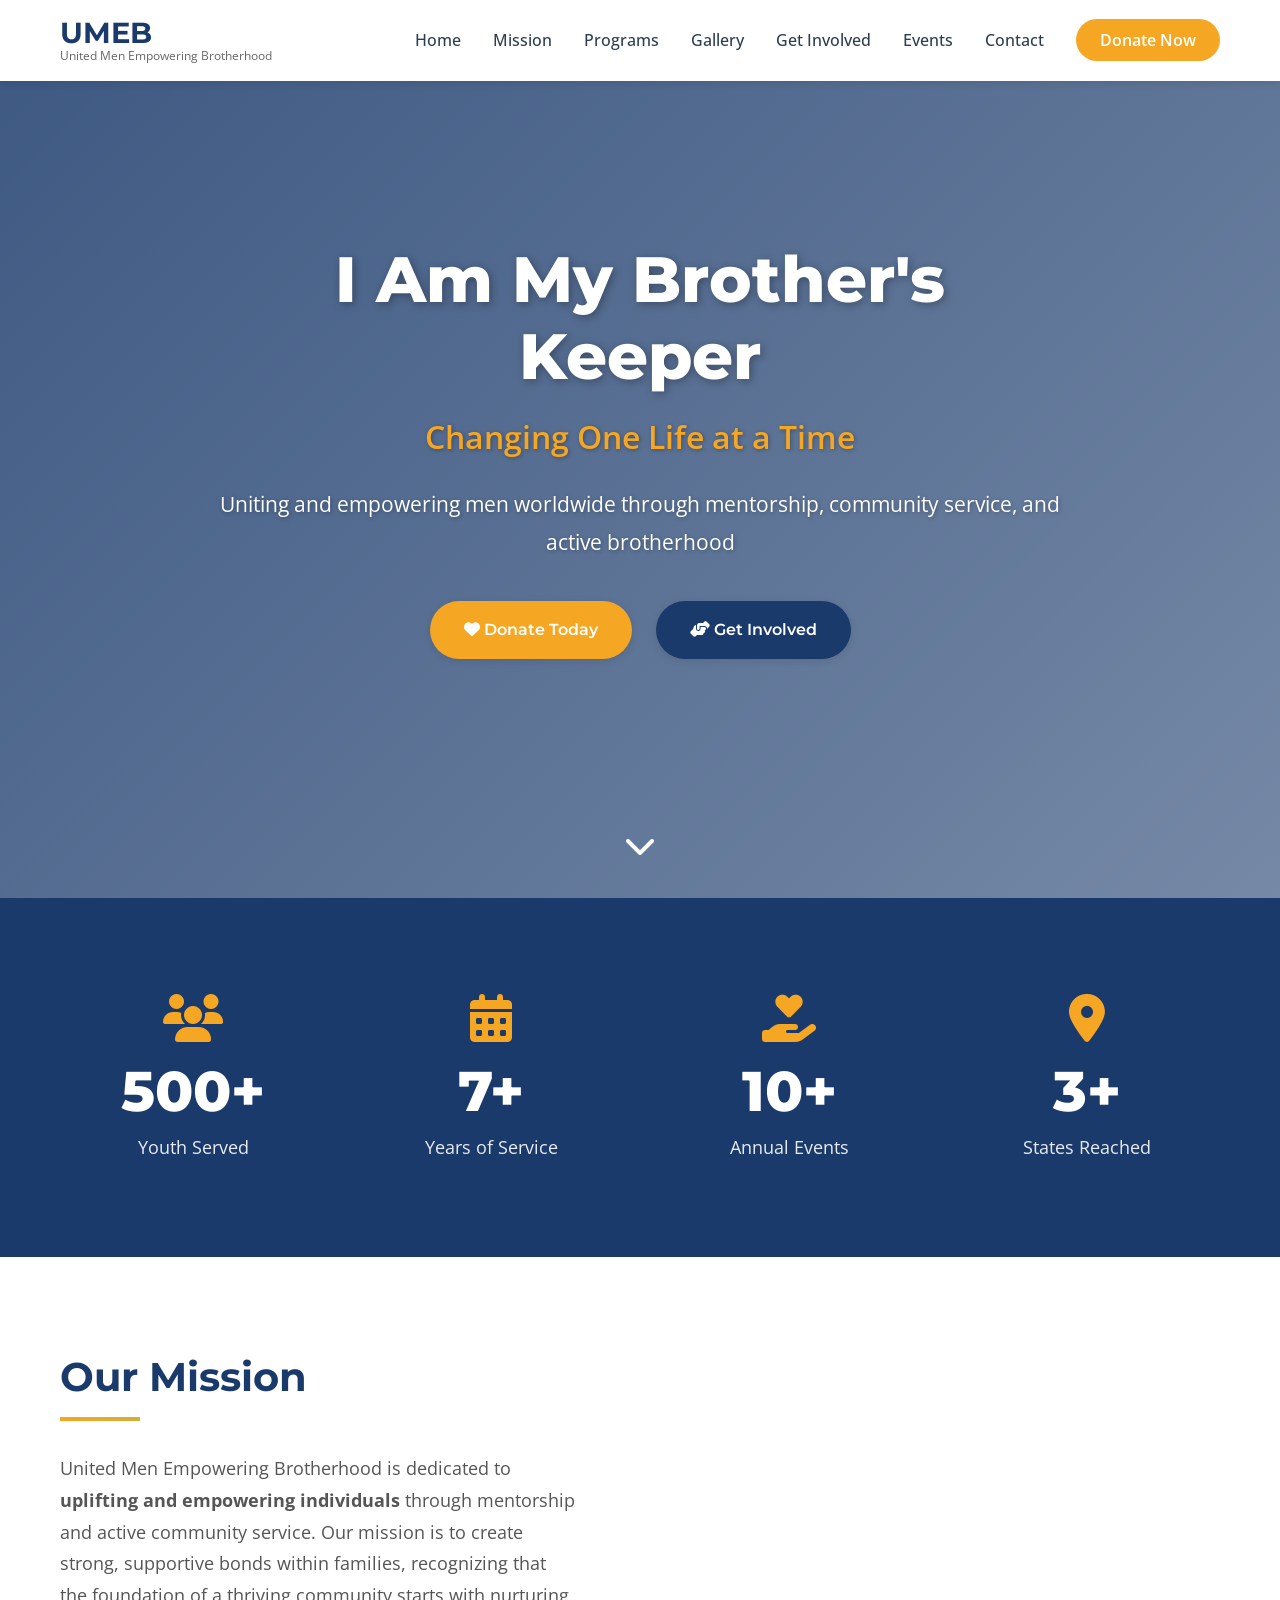
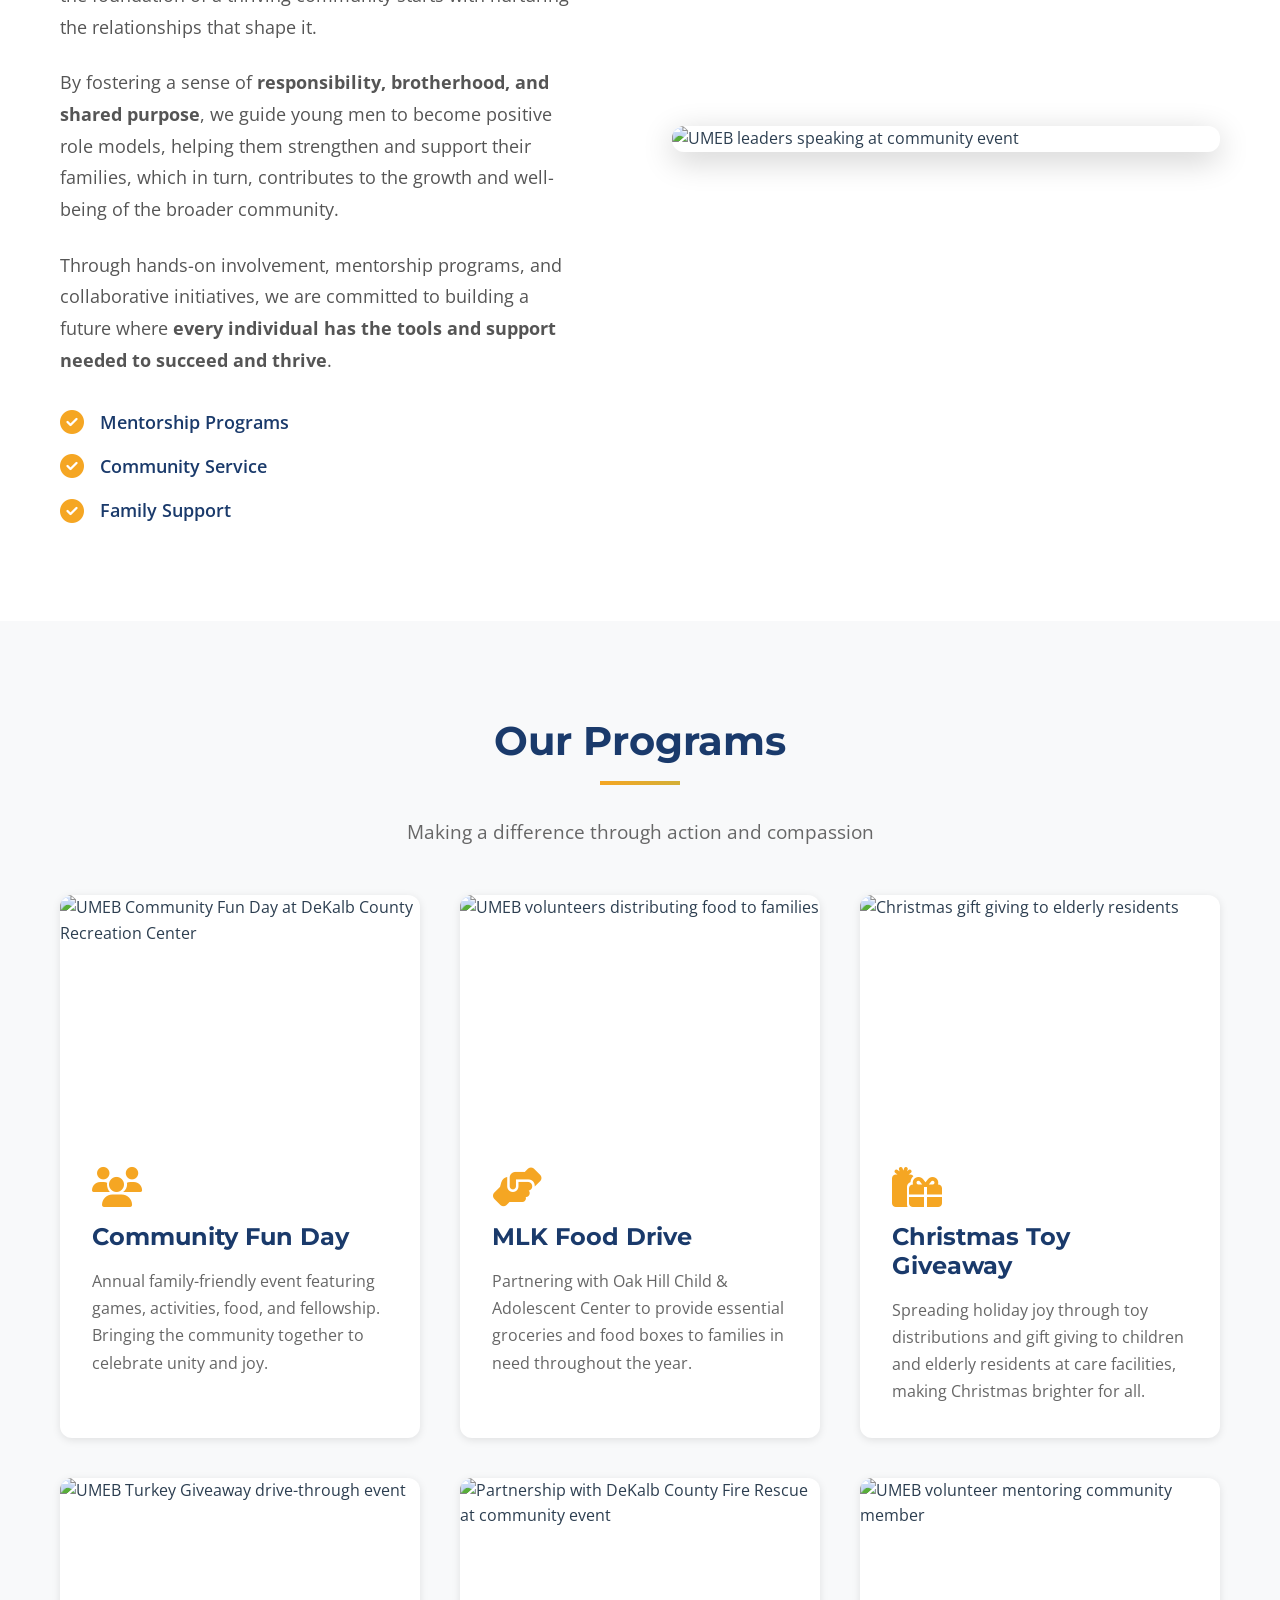
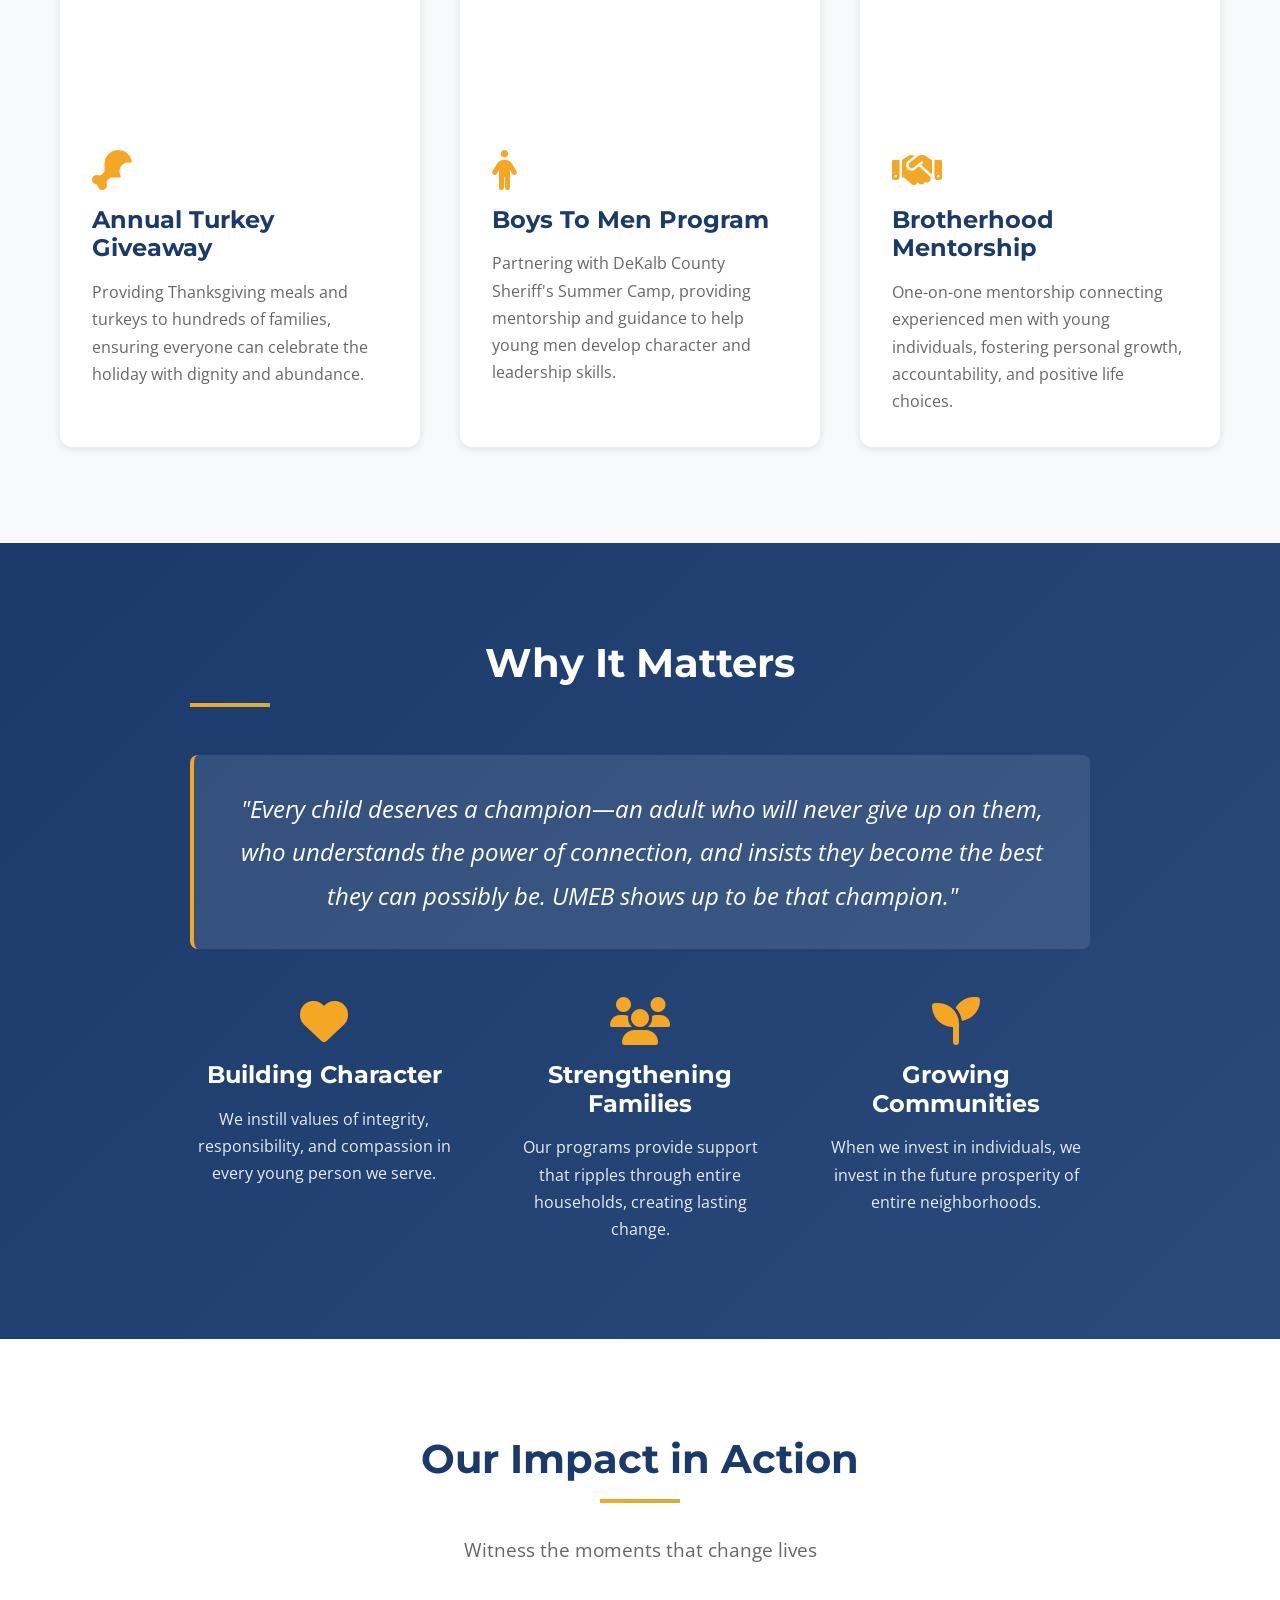
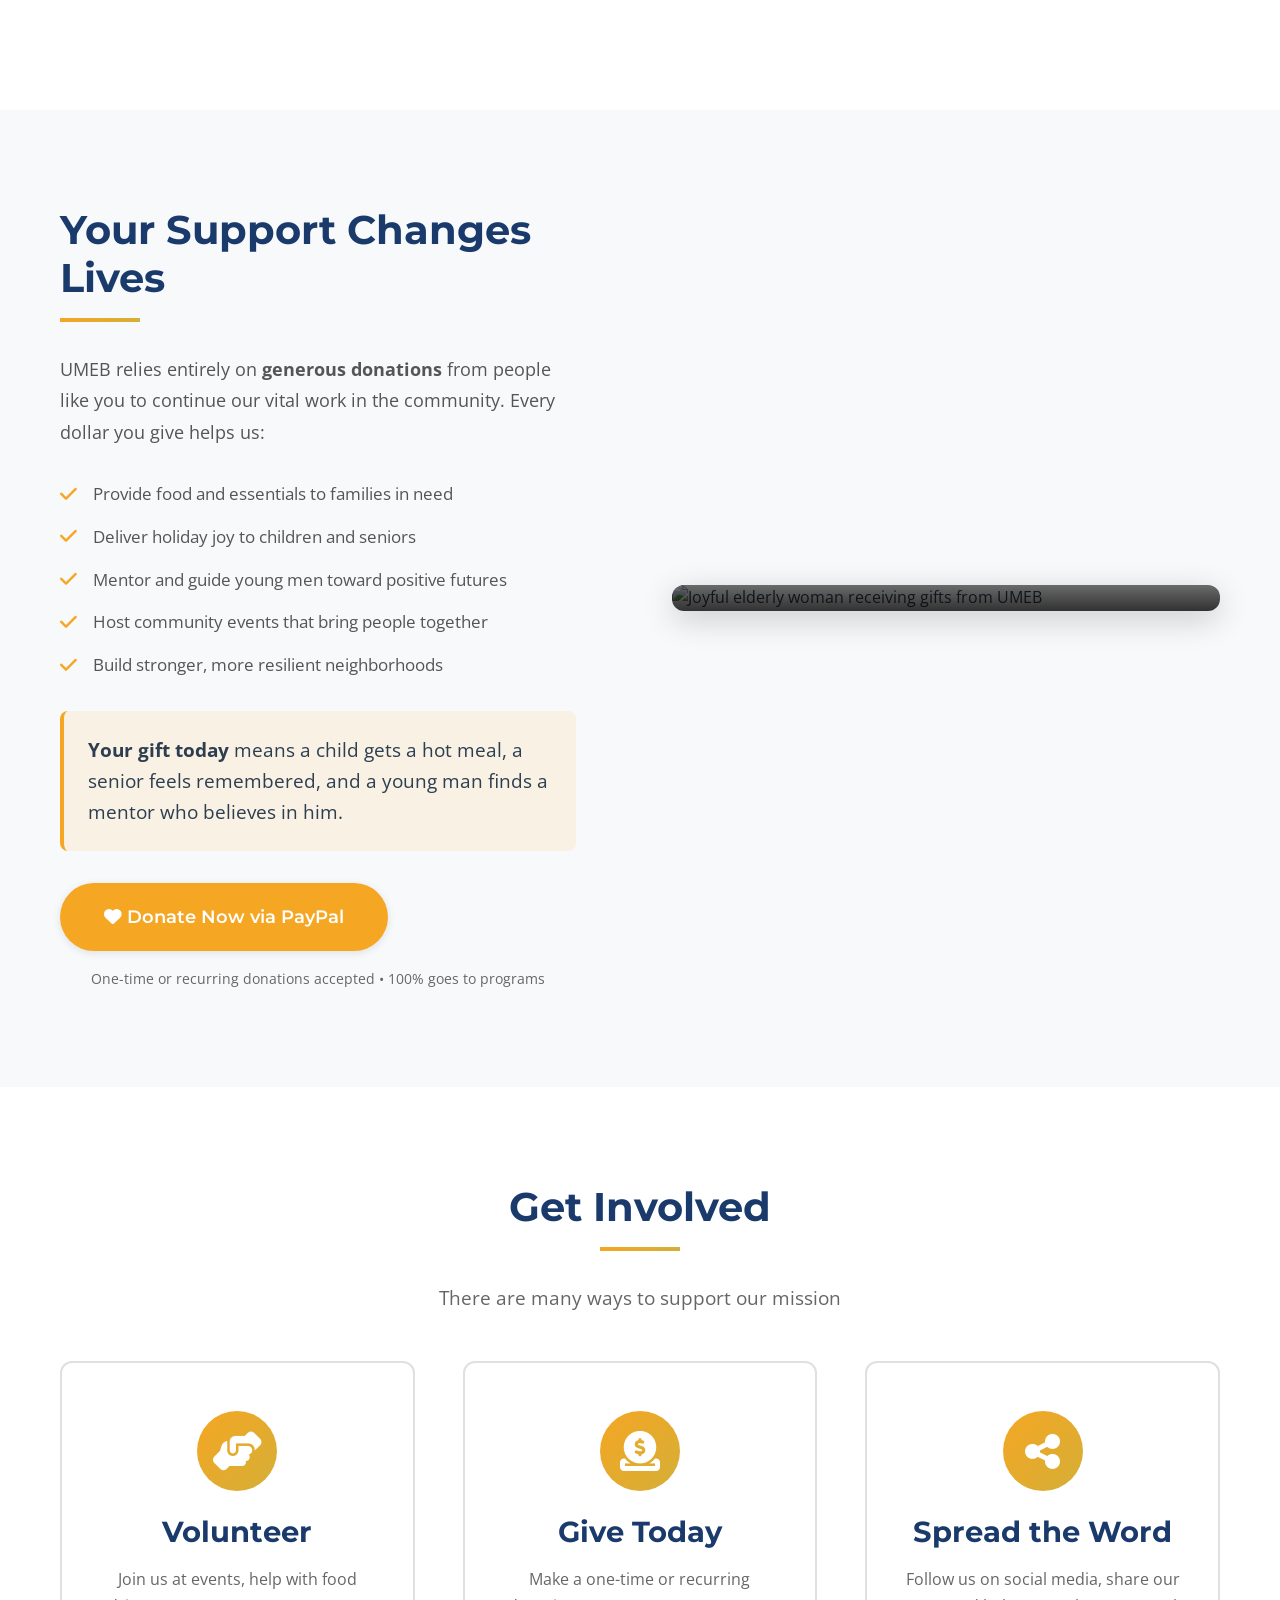
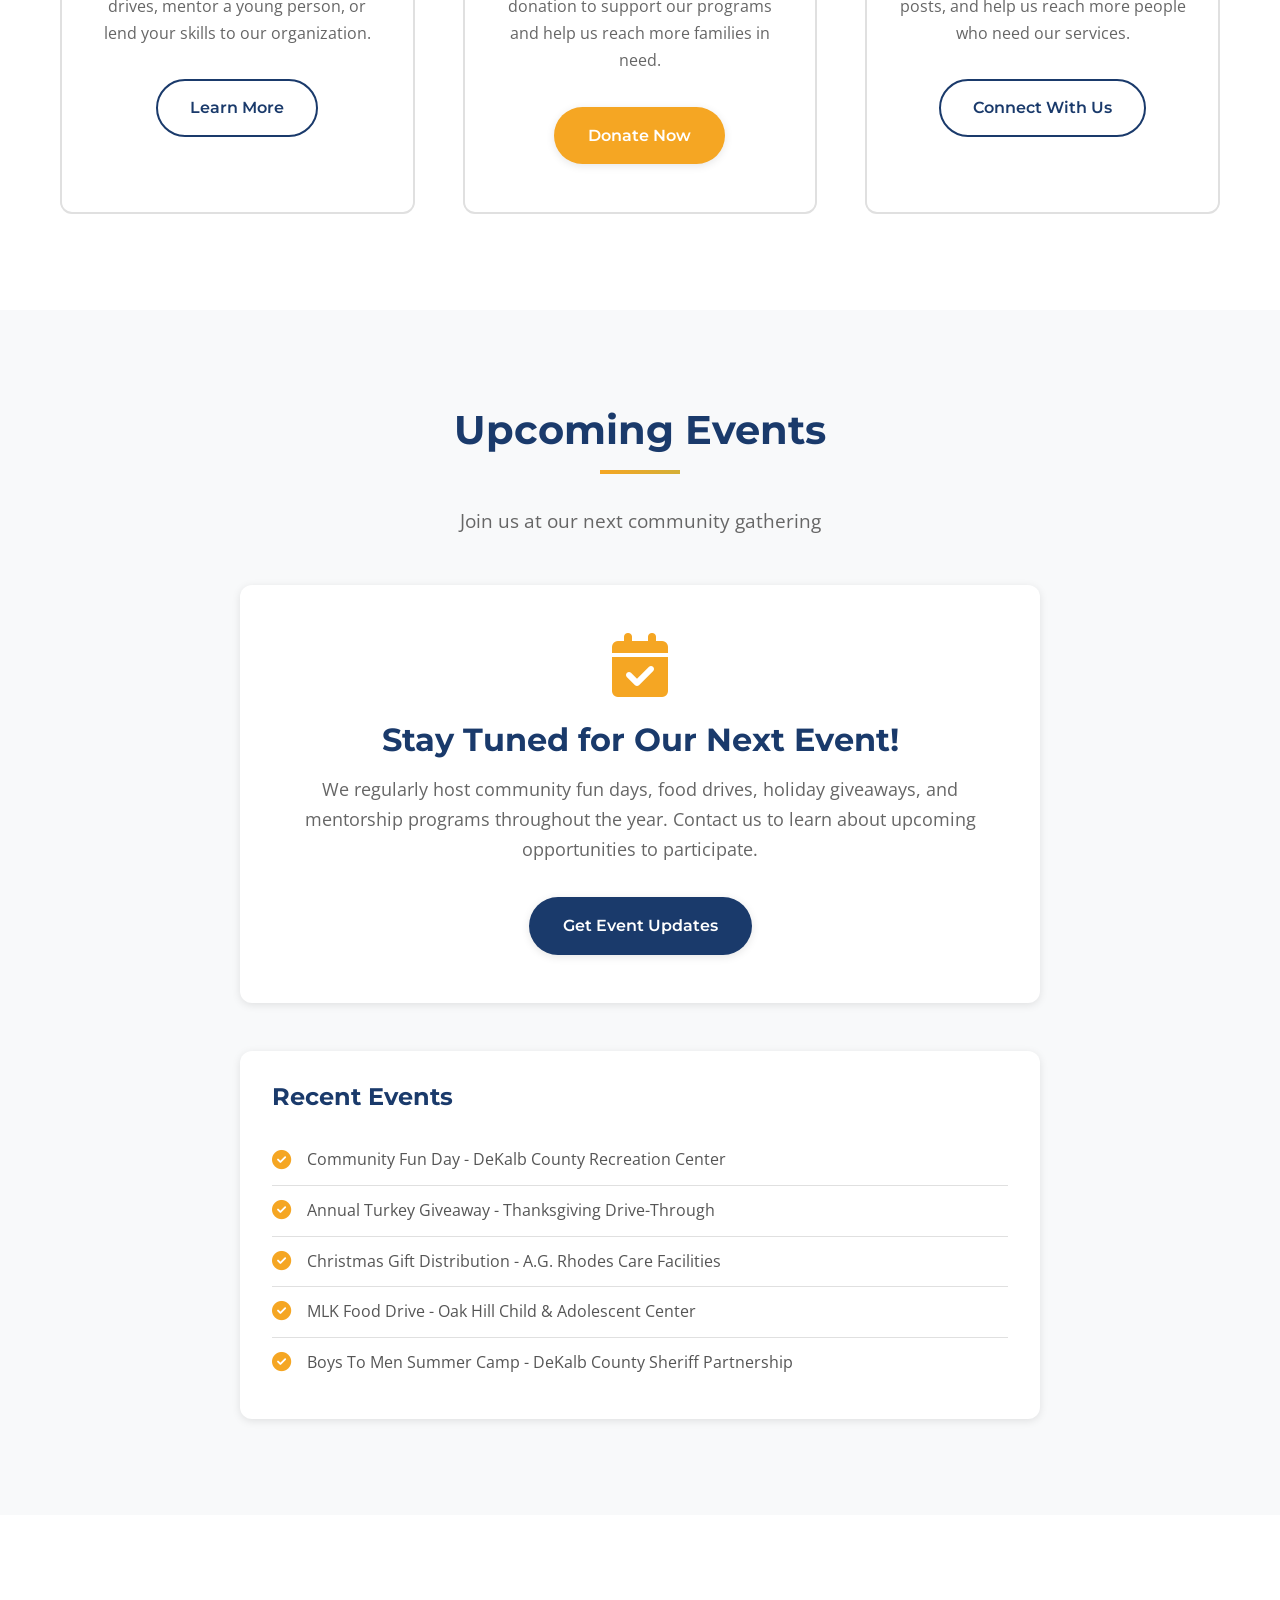
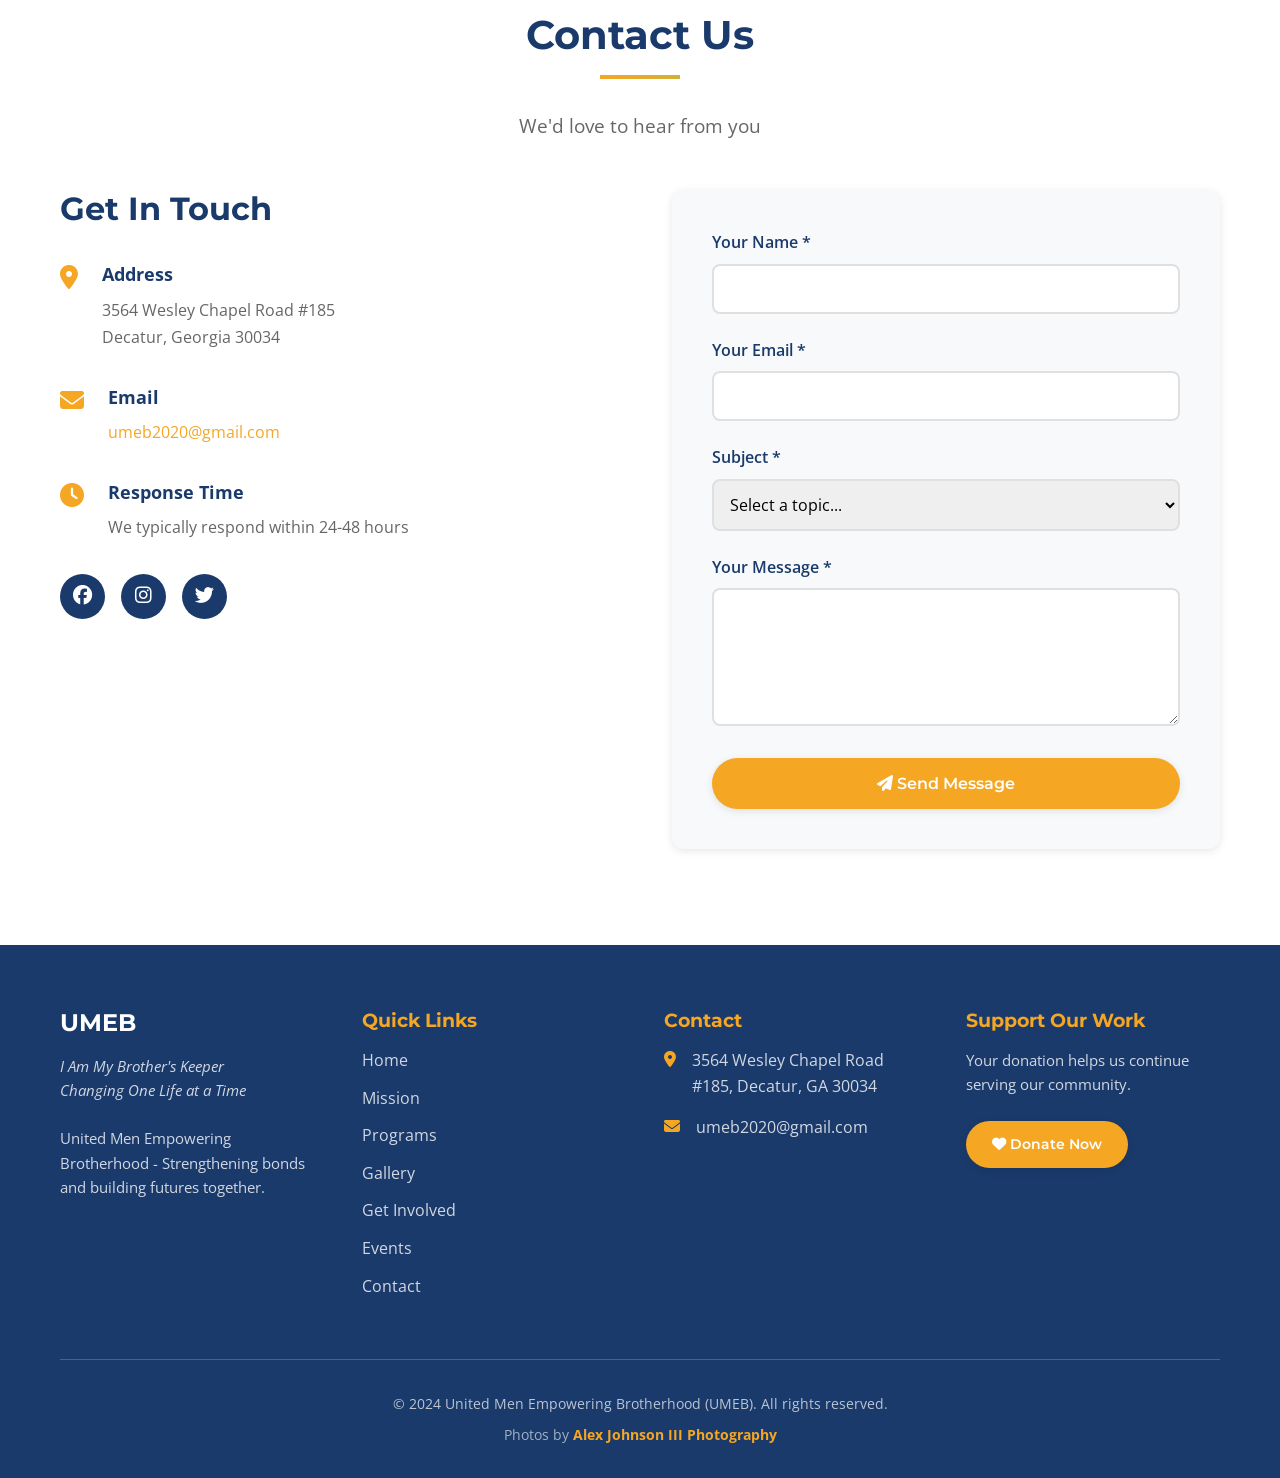
==== commit 8c25058f: "Add Supabase backend and Admin Portal for dynamic photo gallery" ====
--- a/index.html
+++ b/index.html
@@ -10,6 +10,8 @@
     <link href="https://fonts.googleapis.com/css2?family=Montserrat:wght@400;500;600;700;800&family=Open+Sans:wght@300;400;600&display=swap" rel="stylesheet">
     <link rel="stylesheet" href="https://cdn.jsdelivr.net/npm/@fortawesome/fontawesome-free@6.4.0/css/all.min.css">
     <link rel="stylesheet" href="css/style.css">
+    <!-- Supabase JS Client -->
+    <script src="https://cdn.jsdelivr.net/npm/@supabase/supabase-js@2"></script>
 </head>
 <body>
     <!-- Navigation -->
@@ -238,90 +240,8 @@
             <div class="title-underline center"></div>
             <p class="section-subtitle">Witness the moments that change lives</p>
             
-            <div class="gallery-grid">
-                <div class="gallery-item animate-on-scroll" data-image="https://drive.google.com/thumbnail?id=1CG-FGs-SCcED-lIjEJz6GJrRhOZfMHfG&sz=w1200">
-                    <img src="https://drive.google.com/thumbnail?id=1CG-FGs-SCcED-lIjEJz6GJrRhOZfMHfG&sz=w1200" alt="UMEB community event overview" loading="lazy">
-                    <div class="gallery-overlay">
-                        <i class="fas fa-search-plus"></i>
-                    </div>
-                </div>
-                
-                <div class="gallery-item animate-on-scroll" data-image="https://drive.google.com/thumbnail?id=1hPYbJV4EyjtMXLDOMlIPSJhdeXUlMn05&sz=w1200">
-                    <img src="https://drive.google.com/thumbnail?id=1hPYbJV4EyjtMXLDOMlIPSJhdeXUlMn05&sz=w1200" alt="Joyful elderly woman receiving holiday gifts" loading="lazy">
-                    <div class="gallery-overlay">
-                        <i class="fas fa-search-plus"></i>
-                    </div>
-                </div>
-                
-                <div class="gallery-item animate-on-scroll" data-image="https://drive.google.com/thumbnail?id=1zB-0AfspUojsVc3uV02O56YZrqyyO_1N&sz=w1200">
-                    <img src="https://drive.google.com/thumbnail?id=1zB-0AfspUojsVc3uV02O56YZrqyyO_1N&sz=w1200" alt="Wide shot of community fun day event" loading="lazy">
-                    <div class="gallery-overlay">
-                        <i class="fas fa-search-plus"></i>
-                    </div>
-                </div>
-                
-                <div class="gallery-item animate-on-scroll" data-image="https://drive.google.com/thumbnail?id=168k8bkqdP3AueAGv8PznL-u1lw_59gom&sz=w1200">
-                    <img src="https://drive.google.com/thumbnail?id=168k8bkqdP3AueAGv8PznL-u1lw_59gom&sz=w1200" alt="UMEB volunteers at drive-through event" loading="lazy">
-                    <div class="gallery-overlay">
-                        <i class="fas fa-search-plus"></i>
-                    </div>
-                </div>
-                
-                <div class="gallery-item animate-on-scroll" data-image="https://drive.google.com/thumbnail?id=1uPhhmnMNo0sZXkGPcivIgmxrkx7cfwmo&sz=w1200">
-                    <img src="https://drive.google.com/thumbnail?id=1uPhhmnMNo0sZXkGPcivIgmxrkx7cfwmo&sz=w1200" alt="Ms. Georgia with UMEB leaders" loading="lazy">
-                    <div class="gallery-overlay">
-                        <i class="fas fa-search-plus"></i>
-                    </div>
-                </div>
-                
-                <div class="gallery-item animate-on-scroll" data-image="https://drive.google.com/thumbnail?id=1whDnMfjO27zLixMbOlVpMZRS-7DCm0Ew&sz=w1200">
-                    <img src="https://drive.google.com/thumbnail?id=1whDnMfjO27zLixMbOlVpMZRS-7DCm0Ew&sz=w1200" alt="Food distribution with watermelons" loading="lazy">
-                    <div class="gallery-overlay">
-                        <i class="fas fa-search-plus"></i>
-                    </div>
-                </div>
-                
-                <div class="gallery-item animate-on-scroll" data-image="https://drive.google.com/thumbnail?id=1V4-quj_BJRmpX-Zcti37bG1ed3sSoYpM&sz=w1200">
-                    <img src="https://drive.google.com/thumbnail?id=1V4-quj_BJRmpX-Zcti37bG1ed3sSoYpM&sz=w1200" alt="Long car line for giveaway event" loading="lazy">
-                    <div class="gallery-overlay">
-                        <i class="fas fa-search-plus"></i>
-                    </div>
-                </div>
-                
-                <div class="gallery-item animate-on-scroll" data-image="https://drive.google.com/thumbnail?id=17m96Pn2X-8fv3pKUXY-j1Urh8cnz1AKE&sz=w1200">
-                    <img src="https://drive.google.com/thumbnail?id=17m96Pn2X-8fv3pKUXY-j1Urh8cnz1AKE&sz=w1200" alt="Volunteer delivering gift bag to elderly resident" loading="lazy">
-                    <div class="gallery-overlay">
-                        <i class="fas fa-search-plus"></i>
-                    </div>
-                </div>
-                
-                <div class="gallery-item animate-on-scroll" data-image="https://drive.google.com/thumbnail?id=1Mtcm2qsfIm8OCd40qV85jZR87X4AjXRb&sz=w1200">
-                    <img src="https://drive.google.com/thumbnail?id=1Mtcm2qsfIm8OCd40qV85jZR87X4AjXRb&sz=w1200" alt="Community tents and activity area" loading="lazy">
-                    <div class="gallery-overlay">
-                        <i class="fas fa-search-plus"></i>
-                    </div>
-                </div>
-                
-                <div class="gallery-item animate-on-scroll" data-image="https://drive.google.com/thumbnail?id=1pS4gxUnkqt6IlQ-KI-k8GxwRWpA7Sz__&sz=w1200">
-                    <img src="https://drive.google.com/thumbnail?id=1pS4gxUnkqt6IlQ-KI-k8GxwRWpA7Sz__&sz=w1200" alt="Food preparation table at event" loading="lazy">
-                    <div class="gallery-overlay">
-                        <i class="fas fa-search-plus"></i>
-                    </div>
-                </div>
-                
-                <div class="gallery-item animate-on-scroll" data-image="https://drive.google.com/thumbnail?id=19_qnfCIIvV5kIqIhUjqyy3Wombd6bkXn&sz=w1200">
-                    <img src="https://drive.google.com/thumbnail?id=19_qnfCIIvV5kIqIhUjqyy3Wombd6bkXn&sz=w1200" alt="Gift packages by Christmas tree" loading="lazy">
-                    <div class="gallery-overlay">
-                        <i class="fas fa-search-plus"></i>
-                    </div>
-                </div>
-                
-                <div class="gallery-item animate-on-scroll" data-image="https://drive.google.com/thumbnail?id=1AiNp2Nw22748VwnMfHMFBkKapWJz2kCX&sz=w1200">
-                    <img src="https://drive.google.com/thumbnail?id=1AiNp2Nw22748VwnMfHMFBkKapWJz2kCX&sz=w1200" alt="Happy recipient smiling with gift" loading="lazy">
-                    <div class="gallery-overlay">
-                        <i class="fas fa-search-plus"></i>
-                    </div>
-                </div>
+            <div class="gallery-grid" id="dynamic-gallery-grid">
+                <!-- Dynamic photos will be loaded here via Supabase -->
             </div>
         </div>
     </section>
